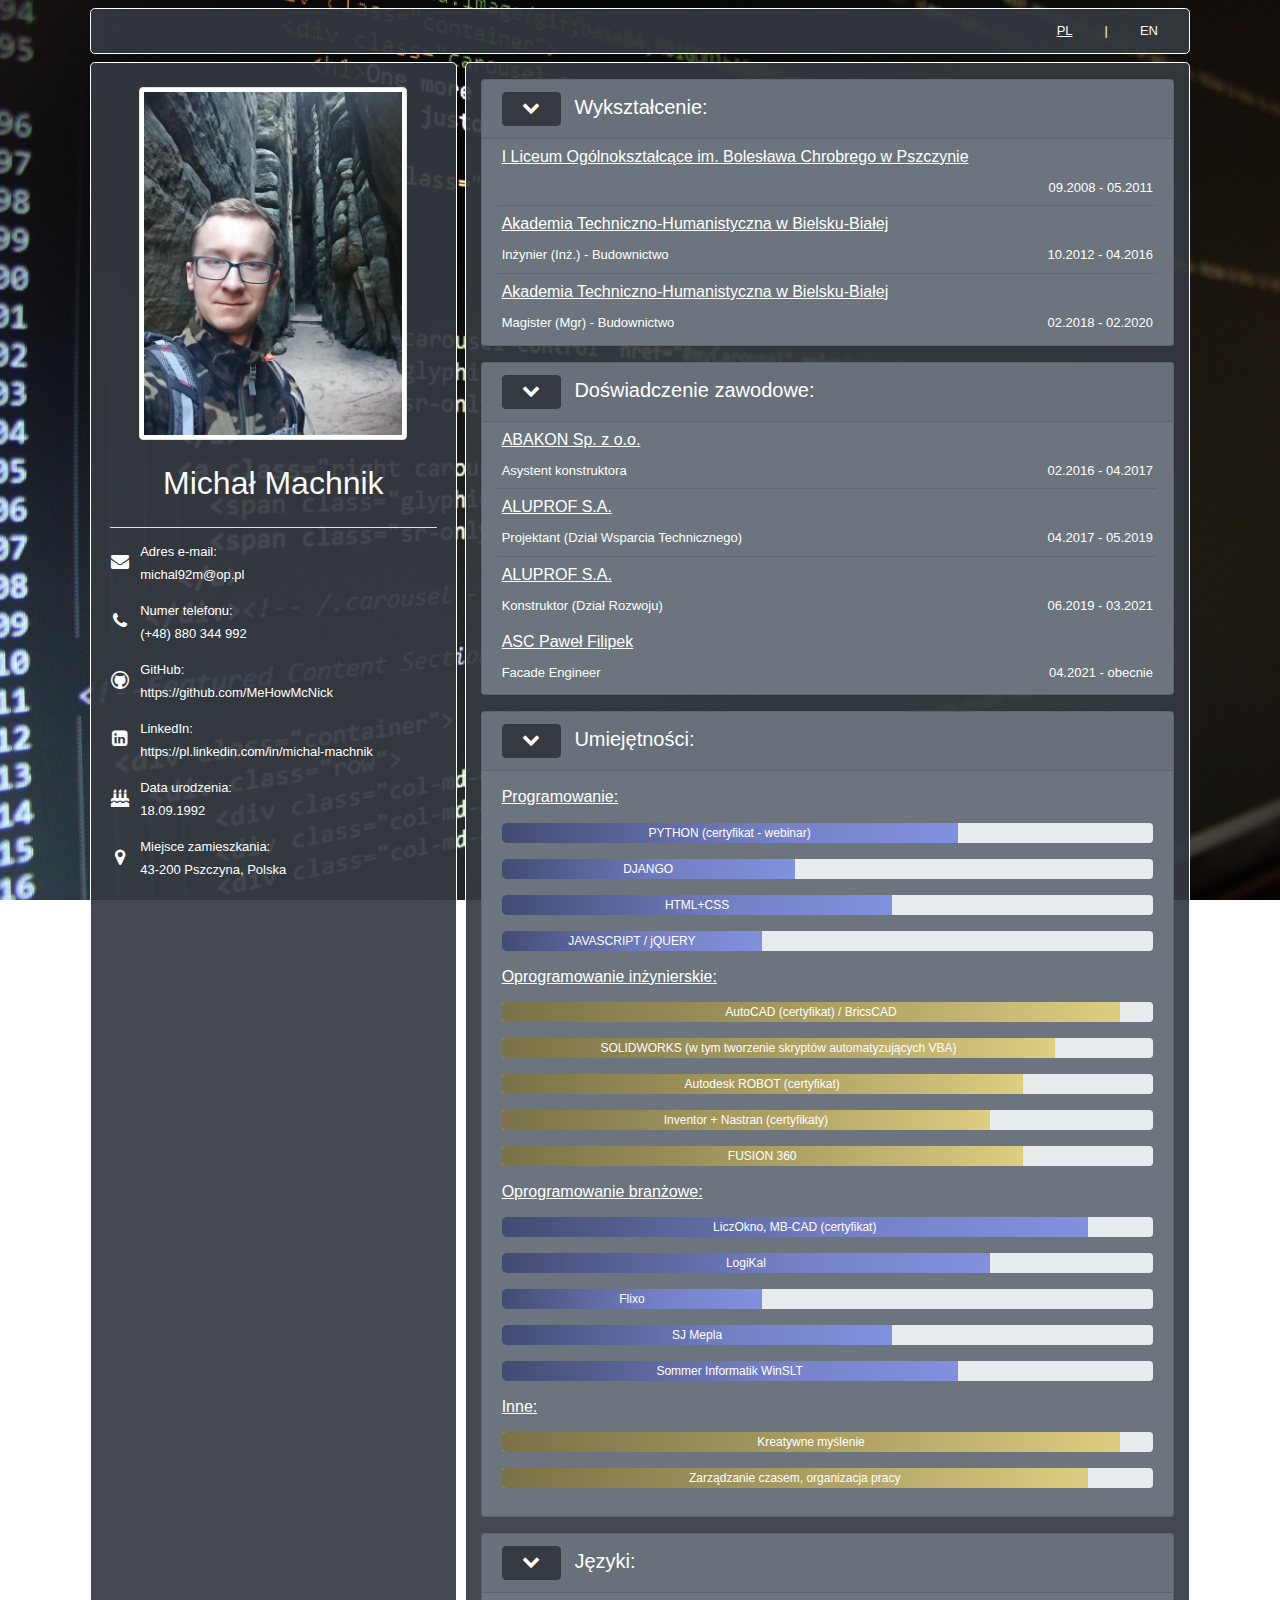
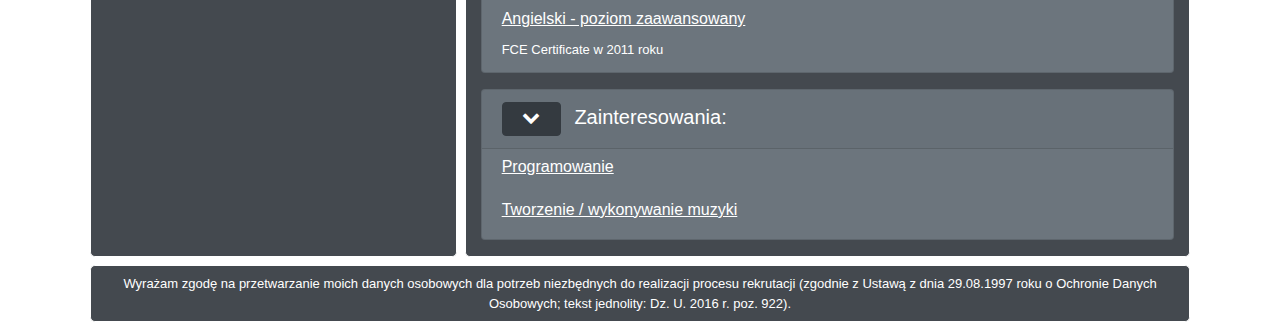
==== index.html @ b13d0bb4 "2022.11.14 - Update" ====
<!DOCTYPE html>
<html lang="pl">

<head>
    <meta charset="UTF-8">
    <meta name="viewport" content="width=device-width, initial-scale=1, shrink-to-fit=no">
    <link rel="stylesheet" type="text/css" href="css/bootstrap.css">
    <link rel="stylesheet" type="text/css" href="css/main.css">
    <link rel="stylesheet" href="css/fontello.css">
    <meta name="author" content="Michał Machnik">
    <title>Michał Machnik | CV</title>
    <script>
        function toggleCodes(on) {
          var obj = document.getElementById('icons');
        
          if (on) {
            obj.className += ' codesOn';
          } else {
            obj.className = obj.className.replace(' codesOn', '');
          }
        }       
      </script>
</head>


<body>
    <div class="all">
        <div class="container-fluid">
            <div class="row">
                <div class="col-12 bg-dark rounded-lg my-2">
                    <ul class="nav justify-content-end py-1">
                        <li class="nav-item">
                            <a class="nav-link active text-light" href="./index.html">PL</a>
                        </li>
                        <li class="nav-item">
                            <span class="nav-link text-light">|</span>
                        </li>
                        <li class="nav-item">
                            <a class="nav-link text-light" href="./www/index_en.html">EN</a>
                        </li>
                    </ul>
                </div>
            </div>
        </div>

        <!-- Content Block -->

        <div class="container-fluid">
            <div class="row">
                <div class="col-md-4 bg-dark text-center rounded-lg">
                    <img src="img/Photo.JPG" class="img-fluid img-thumbnail mt-4" style="width:80%; filter: grayscale(5%);" alt="Michał Machnik">
                    <h2 class="text-light my-4">Michał Machnik</h2>
                    <hr class="bg-light mx-1 my-0">

                    <!-- EMAIL -->

                    <table class="text-white">
                        <tr>
                            <td rowspan="2" class="icon"><i class="icon-mail-alt"></i></td>
                            <td class="text">Adres e-mail:</td>
                        </tr>
                        <tr>
                            <td class="text">michal92m@op.pl</td>
                        </tr>
                    </table>

                    <!-- PHONE -->

                    <table class="text-white">
                        <tr>
                            <td rowspan="2" class="icon"><i class="icon-phone"></i></td>
                            <td class="text">Numer telefonu:</td>
                        </tr>
                        <tr>
                            <td class="text">(+48) 880 344 992</td>
                        </tr>
                    </table>

                    <!-- GITHUB -->

                    <table class="text-white">
                        <tr>
                            <td rowspan="2" class="icon"><i class="icon-github-circled"></i></td>
                            <td class="text">GitHub:</td>
                        </tr>
                        <tr>
                            <td class="text"><a href="https://github.com/MeHowMcNick/" target="_blank">https://github.com/MeHowMcNick</a></td>
                        </tr>
                    </table>

                    <!-- LINKEDIN -->

                    <table class="text-white">
                        <tr>
                            <td rowspan="2" class="icon"><i class="icon-linkedin-squared"></i></td>
                            <td class="text">LinkedIn:</td>
                        </tr>
                        <tr>
                            <td class="text"><a href="https://pl.linkedin.com/in/micha%C5%82-machnik-a87307129" target="_blank">https://pl.linkedin.com/in/michal-machnik</a></td>
                        </tr>
                    </table>

                    <!-- DATE OF BIRTH -->

                    <table class="text-white">
                        <tr>
                            <td rowspan="2" class="icon"><i class="icon-birthday"></i></td>
                            <td class="text">Data urodzenia:</td>
                        </tr>
                        <tr>
                            <td class="text">18.09.1992</td>
                        </tr>
                    </table>

                    <!-- LOCATION -->

                    <table class="text-white">
                        <tr>
                            <td rowspan="2" class="icon"><i class="icon-location"></i></td>
                            <td class="text">Miejsce zamieszkania:</td>
                        </tr>
                        <tr>
                            <td class="text">43-200 Pszczyna, Polska</td>
                        </tr>
                    </table>
   
                </div>

                <!-- DESCRIPTION -->

                <div class="col-md ml-md-2 bg-dark rounded-lg pb-3">

                    <!-- EDUCATION -->

                    <div class="card bg-secondary mt-3 pb-1">
                        <h5 class="card-header text-white">
                            <a class="btn btn-dark px-3 py-1 mr-2" data-toggle="collapse" href="#education" role="button" aria-expanded="false" aria-controls="education">
                                <i class="icon-down-open"></i>
                            </a>
                            Wykształcenie:
                        </h5>

                        <!-- SECONDARY SCHOOL -->
                        
                        <div class="card-body py-2">
                          <h6 class="card-title text-white mb-2">I Liceum Ogólnokształcące im. Bolesława Chrobrego w Pszczynie</h6>
                            <div class="collapse" id="education">
                                <div class="card card-body bg-dark text-white py-2">
                                    Klasa o profilu matematyczno-fizycznym.
                                </div>
                            </div>
                          <p class="card-text text-white pt-1 float-right">09.2008 - 05.2011</p>
                        </div>
                        <hr class="mx-3 my-0">
                        
                        <!-- UNIVERSITY -->
                        
                        <div class="card-body py-2">
                            <h6 class="card-title text-white mb-2">Akademia Techniczno-Humanistyczna w Bielsku-Białej</h6>
                                <div class="collapse" id="education">
                                    <div class="card card-body bg-dark text-white py-2">
                                        Studia stacjonarne pierwszego stopnia na kierunku Budownictwo, zakończone uzyskaniem tytułu inżyniera. <br/>
                                        Tytuł pracy dyplomowej: "Komputerowe modelowanie elementów kompozytowych".
                                    </div>
                                </div>
                            <p class="card-text text-white pt-1 mb-0 float-left">Inżynier (Inż.) - Budownictwo</p>
                            <p class="card-text text-white pt-1 float-right">10.2012 - 04.2016</p>
                        </div>
                        <hr class="mx-3 my-0">

                        <div class="card-body py-2">
                        <h6 class="card-title text-white mb-2">Akademia Techniczno-Humanistyczna w Bielsku-Białej</h6>
                            <div class="collapse" id="education">
                                <div class="card card-body bg-dark text-white py-2">
                                    Studia niestacjonarne drugiego stopnia na kierunku Budownictwo, w oczekiwaniu na termin obrony. <br/>
                                    Tytuł pracy dyplomowej: "Badanie odkształceń belki suwnicowej za pomocą światłowodów z siatkami Bragga".
                                </div>
                            </div>
                        <p class="card-text text-white pt-1 mb-0 float-left">Magister (Mgr) - Budownictwo</p>
                        <p class="card-text text-white pt-1 float-right">02.2018 - 02.2020</p>
                        </div> 
                    </div>

                    <!-- EXPERIENCE -->

                    <div class="card bg-secondary mt-3 pb-1">
                        <h5 class="card-header text-white">
                            <a class="btn btn-dark px-3 py-1 mr-2" data-toggle="collapse" href="#experience" role="button" aria-expanded="false" aria-controls="experience">
                                <i class="icon-down-open"></i>
                            </a>
                            Doświadczenie zawodowe:
                        </h5>

                        <!-- ABAKON -->
                        
                        <div class="card-body py-2">
                        <h6 class="card-title text-white mb-2">ABAKON Sp. z o.o.</h6>
                            <div class="collapse" id="experience">
                                <div class="card card-body bg-dark text-white py-2">
                                    Zakres obowiązków: <br/>
                                    <ul>
                                        <li>obliczenia statyczne konstrukcji,</li>
                                        <li>sporządzanie dokumentacji technicznej na bazie projektów architektonicznych.</li>
                                    </ul>
                                </div>
                            </div>
                        <p class="card-text text-white pt-1 mb-0 float-left">Asystent konstruktora</p>
                        <p class="card-text text-white pt-1 float-right">02.2016 - 04.2017</p>
                        </div>
                        <hr class="mx-3 my-0">
                        
                        <!-- ALUPROF -->
                        
                        <div class="card-body py-2">
                            <h6 class="card-title text-white mb-2">ALUPROF S.A.</h6>
                                <div class="collapse" id="experience">
                                    <div class="card card-body bg-dark text-white py-2">
                                        Zakres obowiązków: <br/>
                                        <ul>
                                            <li>projektowanie konstrukcji aluminiowo-szklanych,</li>
                                            <li>wsparcie techniczne,</li>
                                            <li>szkolenia dla Klientów oraz wewnętrzne,</li>
                                            <li>opracowywanie koncepcji nowych rozwiązań konstrukcyjnych.</li>
                                        </ul>
                                        Wybrane, zrealizowane projekty: <br/>
                                        <ul>
                                            <li>
                                                elewacja kompleksu Unity Centre ("Szkieletora") w Krakowie:
                                                <ul>
                                                    <li>ustalenia pomiędzy Architektem, Inwestorem, Generalnym Wykonawcą,</li>
                                                    <li>analizy wpływu pracy budynku na fasadę aluminiowo-szklaną,</li>
                                                    <li>przygotowanie dokumentacji mockupu wizualnego,</li>
                                                    <li>przygotowanie dokumentacji mockupów do  badań akustycznych oraz nadzór badań,</li>
                                                    <li>nadzór realizacji projektu z ramienia Działu Wsparcia Technicznego,</li>
                                                </ul>
                                                <div class="card card-body bg-dark text-white my-2 py-1">
                                                    <img src="img/Unity1.JPG" class="img-fluid img-thumbnail my-2" style="width: 300px; align-self: center;" alt="Unity Center 1">
                                                    <img src="img/Unity2.JPG" class="img-fluid img-thumbnail my-2" style="width: 300px; align-self: center;" alt="Unity Center 2">
                                                </div>
                                            </li>
                                            <li>
                                                elewacja obiektu Rotunda w Warszawie:
                                                <ul>
                                                    <li>przygotowanie dokumentacji modelu do badań szczelnościowych,</li>
                                                    <li>nadzór nad wykonaniem modelu i tokiem badań.</li>
                                                </ul>
                                                <div class="card card-body bg-dark text-white my-2 py-1">
                                                    <img src="img/Rotunda1.jpg" class="img-fluid img-thumbnail my-2" style="width: 300px; align-self: center;" alt="Rotunda 1">
                                                    <img src="img/Rotunda2.JPG" class="img-fluid img-thumbnail my-2" style="width: 300px; align-self: center;" alt="Rotunda 2">
                                                    <img src="img/Rotunda3.JPG" class="img-fluid img-thumbnail my-2" style="width: 300px; align-self: center;" alt="Rotunda 3">
                                                </div>
                                            </li>
                                        </ul>
                                    </div>
                                </div>
                            <p class="card-text text-white pt-1 mb-0 float-left">Projektant (Dział Wsparcia Technicznego)</p>
                            <p class="card-text text-white pt-1 float-right">04.2017 - 05.2019</p>
                        </div>
                        <hr class="mx-3 my-0">

                        <div class="card-body py-2">
                            <h6 class="card-title text-white mb-2">ALUPROF S.A.</h6>
                                <div class="collapse" id="experience">
                                    <div class="card card-body bg-dark text-white py-2">
                                        Zakres obowiązków: <br/>
                                        <ul>
                                            <li>opracowywanie nowych rozwiązań konstrukcyjnych,</li>
                                            <li>przygotowanie dokumentacji katalogowej,</li>
                                            <li>wykonywanie komputerowych symulacji wytrzymałościowych,</li>
                                            <li>nadzór nad badaniami.</li>
                                        </ul>
                                        Wybrane, zrealizowane projekty: <br/>
                                        <ul>
                                            <li>
                                                projekt "Redukcji Ugięć Rygli" w fasadach:
                                                <ul>
                                                    <li>wykonanie obliczeń statycznych i zaproponowanie modelu obliczeniowego,</li>
                                                    <li>przygotowanie i przeprowadzenie badań wytrzymałościowych oraz kompatybilności,</li>
                                                    <li>przygotowanie dokumentacji katalogowej,</li>
                                                </ul>
                                                <div class="card card-body bg-dark text-white my-2 py-1">
                                                    <img src="img/PS3.jpg" class="img-fluid img-thumbnail my-2" style="height: 300px; align-self: center;" alt="RUR 1">
                                                    <img src="img/PS4.jpg" class="img-fluid img-thumbnail my-2" style="height: 300px; align-self: center;" alt="RUR 2">
                                                </div>
                                            </li>
                                            <li>
                                                projekt nowej gamy konsol montażowych dla systemów fasad:
                                                <ul>
                                                    <li>przeprowadzenie analizy i symulacji wytrzymałościowych nowych konsol,</li>
                                                    <li>przygotowanie dokumentacji modelu do badań wytrzymałościowych,</li>
                                                </ul>
                                            </li>
                                            <li>
                                                projekt nowego systemu pergol aluminiowych:
                                                <ul>
                                                    <li>przygotowanie projektu koncepcyjnego systemu pergol,</li>
                                                    <li>przygotowanie modeli 3D typowych konstrukcji,</li>
                                                    <li>wykonanie rysunków matryc oraz akcesoriów.</li>
                                                </ul>
                                            </li>
                                        </ul>
                                    </div>
                                </div>
                            <p class="card-text text-white pt-1 mb-0 float-left">Konstruktor (Dział Rozwoju)</p>
                            <p class="card-text text-white pt-1 float-right">06.2019 - 03.2021</p>
                        </div>
                        
                        <!-- ASC PAWEL FILIPEK -->
                        
                        <div class="card-body py-2">
                            <h6 class="card-title text-white mb-2">ASC Paweł Filipek</h6>
                                <div class="collapse" id="experience">
                                    <div class="card card-body bg-dark text-white py-2">
                                        Zakres obowiązków: <br/>
                                        <ul>
                                            <li>przygotowywanie dokumentacji wykonawczej i warsztatowej dla projektów na rynek szwedzki,</li>
                                            <li>ustalenia pomiędzy Architektem, Inwestorem,</li>
                                            <li>przygotowywanie zamówień materiału do produkcji fasad segmentowych oraz słupowo-ryglowych,</li>
                                            <li>wykonywanie wydruków 3D prototypów profili i akcesoriów.</li>
                                        </ul>
                                        Wybrane, zrealizowane projekty: <br/>
                                        <ul>
                                            <li>
                                                projekt budynku E62 szpitala w Eskilstunie:
                                                <ul>
                                                    <li>przygotowanie rysunków koncepcyjnych i projektu wykonawczego fasad w systemie S-R, segmentowym oraz hybrydowym,</li>
                                                    <li>zamówienie szyb z indywidualnymi nadrukami cyfrowymi wg wytycznych gtot,</li>
                                                    <li>przygotowanie dokumentacji warsztatowej do produkcji fasad.</li>
                                                </ul>
                                                <div class="card card-body bg-dark text-white my-2 py-1">
                                                    <img src="img/E62.jpg" class="img-fluid img-thumbnail my-2" style="height: 300px; align-self: center;" alt="RUR 1">
                                                </div>
                                            </li>
                                            <li>
                                                program naprawczy klap dymowych na obiekcie Orgeln 7 w Sztokholmie:
                                                <ul>
                                                    <li>ustalenia z Klientem oraz firmą odpowiedzialną za instalacje elektryczne,</li>
                                                    <li>programowanie nieprawidłowo ustawionych okuć automatycznych,</li>
                                                    <li>zamówienia wadliwych akcesoriów okuć.</li>
                                                </ul>
                                            </li>
                                        </ul>
                                    </div>
                                </div>
                            <p class="card-text text-white pt-1 mb-0 float-left">Facade Engineer</p>
                            <p class="card-text text-white pt-1 float-right">04.2021 - obecnie</p>
                        </div>

                    </div>
                    
                    <!-- SKILLS -->

                    <div class="card bg-secondary mt-3 pb-1">
                        <h5 class="card-header text-white">
                            <a class="btn btn-dark px-3 py-1 mr-2" data-toggle="collapse" href="#skills" role="button" aria-expanded="false" aria-controls="skills">
                                <i class="icon-down-open"></i>
                            </a>
                            Umiejętności:
                        </h5>
                        
                        <div class="card-body py-2">
                            <h6 class="card-title text-white my-2">Programowanie:</h6>
                                <div class="progress my-3" style="height: 20px;">
                                    <div class="progress-bar bg-mine1" role="progressbar" style="width: 70%;" aria-valuenow="70" aria-valuemin="0" aria-valuemax="100">PYTHON (certyfikat - webinar)</div>
                                </div>
                                <div class="collapse" id="skills">
                                    <div class="card card-body bg-dark text-white py-2 ">
                                        <a href="img/Python_Certificate.jpg" style="align-self: center;">
                                            <img src="img/Python_Certificate.jpg" class="img-fluid img-thumbnail my-2" style="width: 250px" alt="Python Certificate">
                                        </a>
                                    </div>
                                </div>
                                <div class="progress my-3" style="height: 20px;">
                                    <div class="progress-bar bg-mine1" role="progressbar" style="width: 45%;" aria-valuenow="45" aria-valuemin="0" aria-valuemax="100">DJANGO</div>
                                </div>
                                <div class="progress my-3" style="height: 20px;">
                                    <div class="progress-bar bg-mine1" role="progressbar" style="width: 60%;" aria-valuenow="60" aria-valuemin="0" aria-valuemax="100">HTML+CSS</div>
                                </div>
                                <div class="progress my-3" style="height: 20px;">
                                    <div class="progress-bar bg-mine1" role="progressbar" style="width: 40%;" aria-valuenow="40" aria-valuemin="0" aria-valuemax="100">JAVASCRIPT / jQUERY</div>
                                </div>
                                <!--
                                <div class="progress my-3" style="height: 20px;">
                                    <div class="progress-bar bg-mine1" role="progressbar" style="width: 50%;" aria-valuenow="50" aria-valuemin="0" aria-valuemax="100">BOOTSTRAP</div>
                                </div>
                                <div class="progress my-3" style="height: 20px;">
                                    <div class="progress-bar bg-mine1" role="progressbar" style="width: 40%;" aria-valuenow="40" aria-valuemin="0" aria-valuemax="100">SQL</div>
                                </div>
                                <div class="progress my-3" style="height: 20px;">
                                    <div class="progress-bar bg-mine1" role="progressbar" style="width: 45%;" aria-valuenow="45" aria-valuemin="0" aria-valuemax="100">GIT</div>
                                </div>
                                <div class="progress my-3" style="height: 20px;">
                                    <div class="progress-bar bg-mine1" role="progressbar" style="width: 50%;" aria-valuenow="50" aria-valuemin="0" aria-valuemax="100">LINUX</div>
                                </div>
                                -->
                            <h6 class="card-title text-white my-2">Oprogramowanie inżynierskie:</h6>
                                <div class="progress my-3" style="height: 20px;">
                                    <div class="progress-bar bg-mine2" role="progressbar" style="width: 95%;" aria-valuenow="90" aria-valuemin="0" aria-valuemax="100">AutoCAD (certyfikat) / BricsCAD</div>
                                </div>
                                <div class="collapse" id="skills">
                                    <div class="card card-body bg-dark text-white py-2 ">
                                        <a href="img/AutoCAD_Certificate.jpg" style="align-self: center;">
                                            <img src="img/AutoCAD_Certificate.jpg" class="img-fluid img-thumbnail my-2" style="width: 250px" alt="AutoCAD Certificate">
                                        </a>
                                    </div>
                                </div>
                                <div class="progress my-3" style="height: 20px;">
                                    <div class="progress-bar bg-mine2" role="progressbar" style="width: 85%;" aria-valuenow="45" aria-valuemin="0" aria-valuemax="100">SOLIDWORKS (w tym tworzenie skryptów automatyzujących VBA)</div>
                                </div>
                                <div class="progress my-3" style="height: 20px;">
                                    <div class="progress-bar bg-mine2" role="progressbar" style="width: 80%;" aria-valuenow="80" aria-valuemin="0" aria-valuemax="100">Autodesk ROBOT (certyfikat)</div>
                                </div>
                                <div class="collapse" id="skills">
                                    <div class="card card-body bg-dark text-white py-2 ">
                                        <a href="img/Robot_Certificate.jpg" style="align-self: center;">
                                            <img src="img/Robot_Certificate.jpg" class="img-fluid img-thumbnail my-2" style="height: 250px" alt="Robot Certificate">
                                        </a>
                                    </div>
                                </div>
                                <div class="progress my-3" style="height: 20px;">
                                    <div class="progress-bar bg-mine2" role="progressbar" style="width: 75%;" aria-valuenow="75" aria-valuemin="0" aria-valuemax="100">Inventor + Nastran (certyfikaty)</div>
                                </div>
                                <div class="collapse" id="skills">
                                    <div class="card card-body bg-dark text-white py-2 ">
                                        <a href="img/Inventor_Certificate_PL.jpg" style="align-self: center;">
                                            <img src="img/Inventor_Certificate_PL.jpg" class="img-fluid img-thumbnail my-2" style="height: 250px" alt="Inventor Certificate">
                                        </a>
                                        <a href="img/Nastran_Certificate_PL.jpg" style="align-self: center;">
                                            <img src="img/Nastran_Certificate_PL.jpg" class="img-fluid img-thumbnail my-2" style="height: 250px" alt="Nastran Certificate">
                                        </a>
                                    </div>
                                </div>
                                <div class="progress my-3" style="height: 20px;">
                                    <div class="progress-bar bg-mine2" role="progressbar" style="width: 80%;" aria-valuenow="45" aria-valuemin="0" aria-valuemax="100">FUSION 360</div>
                                </div>
                            <h6 class="card-title text-white my-2">Oprogramowanie branżowe:</h6>
                                <div class="progress my-3" style="height: 20px;">
                                    <div class="progress-bar bg-mine1" role="progressbar" style="width: 90%;" aria-valuenow="90" aria-valuemin="0" aria-valuemax="100">LiczOkno, MB-CAD (certyfikat)</div>
                                </div>
                                <div class="collapse" id="skills">
                                    <div class="card card-body bg-dark text-white py-2 ">
                                        <a href="img/MBCAD_Certificate.jpg" style="align-self: center;">
                                            <img src="img/MBCAD_Certificate.jpg" class="img-fluid img-thumbnail my-2" style="width: 250px" alt="MB-CAD Certificate">
                                        </a>
                                    </div>
                                </div>
                                <div class="progress my-3" style="height: 20px;">
                                    <div class="progress-bar bg-mine1" role="progressbar" style="width: 75%;" aria-valuenow="75" aria-valuemin="0" aria-valuemax="100">LogiKal</div>
                                </div>
                                <div class="progress my-3" style="height: 20px;">
                                    <div class="progress-bar bg-mine1" role="progressbar" style="width: 40%;" aria-valuenow="40" aria-valuemin="0" aria-valuemax="100">Flixo</div>
                                </div>
                                <div class="progress my-3" style="height: 20px;">
                                    <div class="progress-bar bg-mine1" role="progressbar" style="width: 60%;" aria-valuenow="60" aria-valuemin="0" aria-valuemax="100">SJ Mepla</div>
                                </div>
                                <div class="progress my-3" style="height: 20px;">
                                    <div class="progress-bar bg-mine1" role="progressbar" style="width: 70%;" aria-valuenow="70" aria-valuemin="0" aria-valuemax="100">Sommer Informatik WinSLT</div>
                                </div>
                            <h6 class="card-title text-white my-2">Inne:</h6>
                                <div class="progress my-3" style="height: 20px;">
                                    <div class="progress-bar bg-mine2" role="progressbar" style="width: 95%;" aria-valuenow="95" aria-valuemin="0" aria-valuemax="100">Kreatywne myślenie</div>
                                </div>
                                <div class="progress my-3" style="height: 20px;">
                                    <div class="progress-bar bg-mine2" role="progressbar" style="width: 90%;" aria-valuenow="90" aria-valuemin="0" aria-valuemax="100">Zarządzanie czasem, organizacja pracy</div>
                                </div>
                        </div>

                    </div>

                    <!-- LANGUAGES -->

                    <div class="card bg-secondary mt-3 pb-1">
                        <h5 class="card-header text-white">
                            <a class="btn btn-dark px-3 py-1 mr-2" data-toggle="collapse" href="#languages" role="button" aria-expanded="false" aria-controls="languages">
                                <i class="icon-down-open"></i>
                            </a>
                            Języki:
                        </h5>
                        
                        <div class="card-body py-2">
                            <h6 class="card-title text-white my-2">Angielski - poziom zaawansowany</h6>
                                <p class="card-text text-white pt-1 mb-0">FCE Certificate w 2011 roku</p>
                                <div class="collapse" id="languages">
                                    <div class="card card-body bg-dark text-white py-2">
                                        <a href="img/FCE_Certificate.jpg" style="align-self: center;">
                                            <img src="img/FCE_Certificate.jpg" class="img-fluid img-thumbnail my-2" style="width: 250px" alt="FCE Certificate">
                                        </a>
                                    </div>
                                </div>                                
                        </div>

                    </div>

                    <!-- INTERESTS -->

                    <div class="card bg-secondary mt-3 pb-1">
                        <h5 class="card-header text-white">
                            <a class="btn btn-dark px-3 py-1 mr-2" data-toggle="collapse" href="#interests" role="button" aria-expanded="false" aria-controls="interests">
                                <i class="icon-down-open"></i>
                            </a>
                            Zainteresowania:
                        </h5>                       
                        
                        <div class="card-body py-2">
                            <h6 class="card-title text-white mb-2">Programowanie</h6>
                                <div class="collapse" id="interests">
                                    <div class="card card-body bg-dark text-white py-2" style="text-align: justify; text-indent: 0.5cm;">
                                        Zainteresowanie programowaniem i automatyzacją narodziło się u mnie już w szkole gimnazjalnej dzięki grom komputerowym dedykowanym do nauki programowania. <br/>
                                        <div style="text-indent: 0.5cm;">
                                            W pracy wykorzystywałem nabyte umiejętności do automatyzacji pracy w stosowanym oprogramowaniu, np. skrypty w VBA do Excela czy iLogic (wewnętrzny język programu Inventor).
                                        </div>
                                        <div style="text-indent: 0.5cm;">
                                            Od ponad roku szkolę się we własnym zakresie korzystając z książek oraz tutoriali, uczestnicząc w webinarach, a także tworząc własne projekty. <br/>
                                        </div>
                                        <div style="text-indent: 0.5cm;">
                                            Moim ulubionym językiem programowania jest Python, gdyż daje bardzo szeroki zakres możliwości jeżeli chodzi o tworzony software (od tworzenia rozbudowanych aplikacji webowych, poprzez skrypty automatyzujące obowiązki, aplikacje okienkowe i wiele innych).
                                        </div>
                                    </div>
                                </div>
                        </div> 
                       
                        <div class="card-body py-2">
                            <h6 class="card-title text-white mb-2">Tworzenie / wykonywanie muzyki</h6>
                                <div class="collapse" id="interests">
                                    <div class="card card-body bg-dark text-white py-2" style="text-align: justify; display:inline-block; text-indent: 0.5cm;">
                                        Nauki gry na fortepianie uczyłem się od siódmego roku życia. W gimnazjum sięgnąłem po gitarę i opanowałem grę na tym instrumencie we własnym zakresie. <br/>
                                        <div style="text-indent: 0.5cm;">
                                            Od 2009 roku jestem wokalistą / gitarzystą w orkiestrze weselnej <a href="https://pl-pl.facebook.com/zespolmedium" target="_blank">MEDIUM</a>.
                                        </div>
                                    </div>
                                    <div class="card card-body bg-dark text-white py-2">
                                        <img src="img/MEDIUM1.jpg" class="img-fluid img-thumbnail my-2" style="height: 300px; align-self: center;" alt="Zespół MEDIUM">
                                        <img src="img/MEDIUM2.jpg" class="img-fluid img-thumbnail my-2" style="width: 300px; align-self: center;" alt="Zespół MEDIUM">
                                    </div>
                                </div>
                        </div>
                    </div>
                </div>
            </div>
        </div>

        <div class="container-fluid">
            <div class="row">
                <div class="col-12 bg-dark rounded-lg py-1 my-2">
                    <p class="card-text text-white py-1 justify-content-center" style="text-align: center;">Wyrażam zgodę na przetwarzanie moich danych osobowych dla potrzeb niezbędnych do realizacji procesu rekrutacji (zgodnie z Ustawą z dnia 29.08.1997 roku o Ochronie Danych Osobowych; tekst jednolity: Dz. U. 2016 r. poz. 922). </p>
                </div>
            </div>
        </div>

    </div>

    <script src="https://code.jquery.com/jquery-3.4.1.slim.min.js" integrity="sha384-J6qa4849blE2+poT4WnyKhv5vZF5SrPo0iEjwBvKU7imGFAV0wwj1yYfoRSJoZ+n" crossorigin="anonymous"></script>
    <script src="https://cdn.jsdelivr.net/npm/popper.js@1.16.0/dist/umd/popper.min.js" integrity="sha384-Q6E9RHvbIyZFJoft+2mJbHaEWldlvI9IOYy5n3zV9zzTtmI3UksdQRVvoxMfooAo" crossorigin="anonymous"></script>
    <script src="https://stackpath.bootstrapcdn.com/bootstrap/4.4.1/js/bootstrap.min.js" integrity="sha384-wfSDF2E50Y2D1uUdj0O3uMBJnjuUD4Ih7YwaYd1iqfktj0Uod8GCExl3Og8ifwB6" crossorigin="anonymous"></script>

</body>

</html>
---- css/main.css ----
body {
    background-image: url("../img/background3.jpg");
    background-attachment: fixed;
    background-size: cover;
    background-position: center;
    background-repeat: no-repeat;
}

div.all {
    max-width: 1100px;
    margin-left: auto;
    margin-right: auto;
}

.rounded-lg {
    border: 1.5px solid white;
}

a {
    text-decoration: none;
    color: white;
}

a:hover {
    text-decoration: underline;
    color: white;
}

table {
    margin-top: 12px;
    margin-bottom: 12px;
}

td.icon {
    text-align: center;
    padding-top: 2px;
    padding-bottom: 2px;
    padding-right: 6px;
}

td.text {
    text-align: left;
    font-size: 13px;
    padding-top: 2px;
    padding-bottom: 2px;
    padding-left: 2px;
    padding-right: 2px;
}

ul {
    padding-inline-start: 0px;
}

.active {
    text-decoration: underline;
}

.active:hover {
    text-decoration: underline;
}

.background-dark {
    background-color: black;
}

.bg-mine1 {
    background: linear-gradient(to right, #434B72 0%, #7481C6 60%, #8291DF 100%);
}

.bg-mine2 {
    background: linear-gradient(to right, #7A7147 0%, #B2A567 60%, #DECE81 100%);
}

.card-text {
    font-size: 13px;
}

.collapse {
    font-size: 13px;
}

h6 {
    text-decoration: underline;
}

ul {
    padding-left: 16px;
    margin-bottom: 4px;
}

hr {
    border-style: solid;
}
---- css/fontello.css ----
@font-face {
  font-family: 'fontello';
  src: url('../font/fontello.eot?41611518');
  src: url('../font/fontello.eot?41611518#iefix') format('embedded-opentype'),
       url('../font/fontello.woff2?41611518') format('woff2'),
       url('../font/fontello.woff?41611518') format('woff'),
       url('../font/fontello.ttf?41611518') format('truetype'),
       url('../font/fontello.svg?41611518#fontello') format('svg');
  font-weight: normal;
  font-style: normal;
}
/* Chrome hack: SVG is rendered more smooth in Windozze. 100% magic, uncomment if you need it. */
/* Note, that will break hinting! In other OS-es font will be not as sharp as it could be */
/*
@media screen and (-webkit-min-device-pixel-ratio:0) {
  @font-face {
    font-family: 'fontello';
    src: url('../font/fontello.svg?41611518#fontello') format('svg');
  }
}
*/
 
 [class^="icon-"]:before, [class*=" icon-"]:before {
  font-family: "fontello";
  font-style: normal;
  font-weight: normal;
  speak-as: none;
 
  display: inline-block;
  text-decoration: inherit;
  width: 1em;
  margin-right: .2em;
  text-align: center;
  /* opacity: .8; */
 
  /* For safety - reset parent styles, that can break glyph codes*/
  font-variant: normal;
  text-transform: none;
 
  /* fix buttons height, for twitter bootstrap */
  line-height: 1em;
 
  /* Animation center compensation - margins should be symmetric */
  /* remove if not needed */
  margin-left: .2em;
 
  /* you can be more comfortable with increased icons size */
  /* font-size: 120%; */
 
  /* Font smoothing. That was taken from TWBS */
  -webkit-font-smoothing: antialiased;
  -moz-osx-font-smoothing: grayscale;
 
  /* Uncomment for 3D effect */
  /* text-shadow: 1px 1px 1px rgba(127, 127, 127, 0.3); */
}
 
.icon-github-circled:before { content: '\e800'; font-size: 18px;} /* '' */
.icon-mail:before { content: '\e801'; font-size: 18px;} /* '' */
.icon-phone:before { content: '\e802'; font-size: 18px;} /* '' */
.icon-location:before { content: '\e803'; font-size: 18px;} /* '' */
.icon-down-open:before { content: '\e804'; font-size: 18px;} /* '' */
.icon-phone-squared:before { content: '\f098'; font-size: 18px;} /* '' */
.icon-github-circled-1:before { content: '\f09b'; font-size: 18px;} /* '' */
.icon-mail-alt:before { content: '\f0e0'; font-size: 18px;} /* '' */
.icon-birthday:before { content: '\f1fd'; font-size: 18px;} /* '' */
.icon-linkedin-squared:before { content: '\f30c'; font-size: 18px;} /* '' */
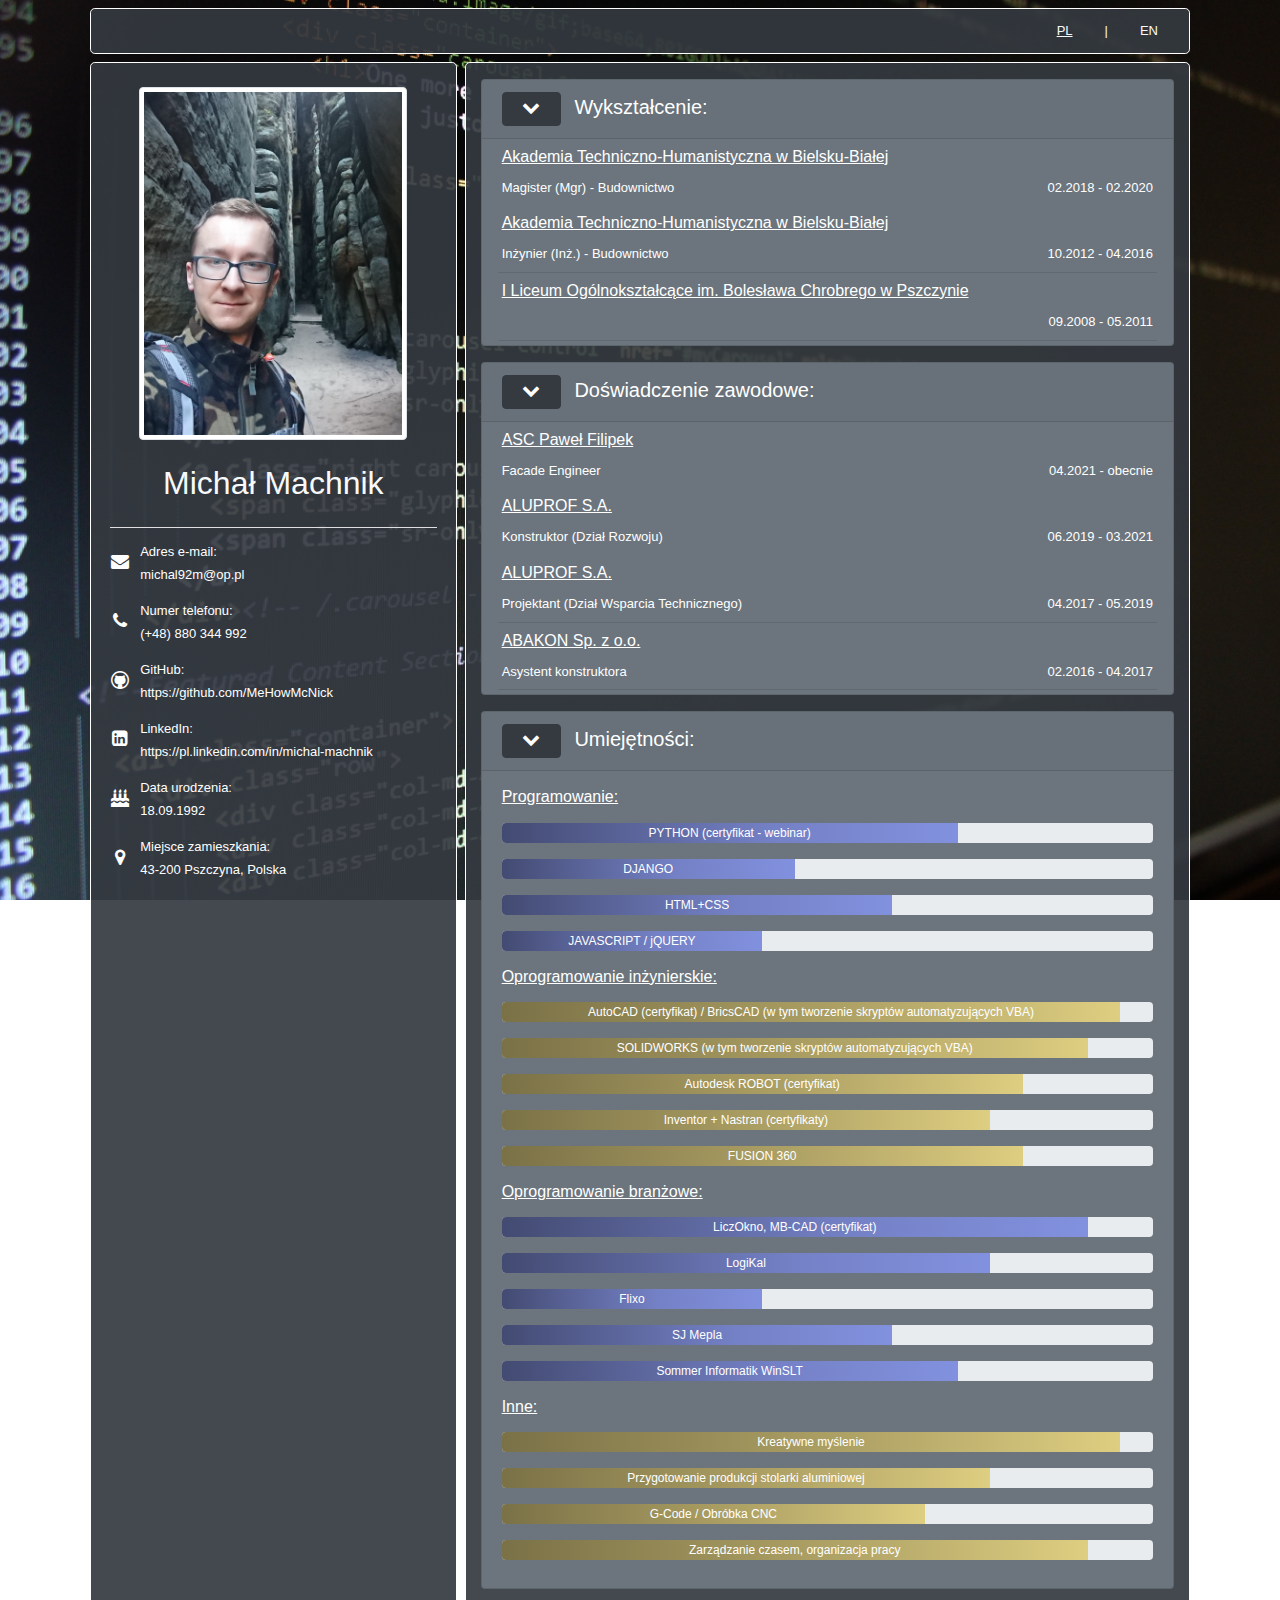
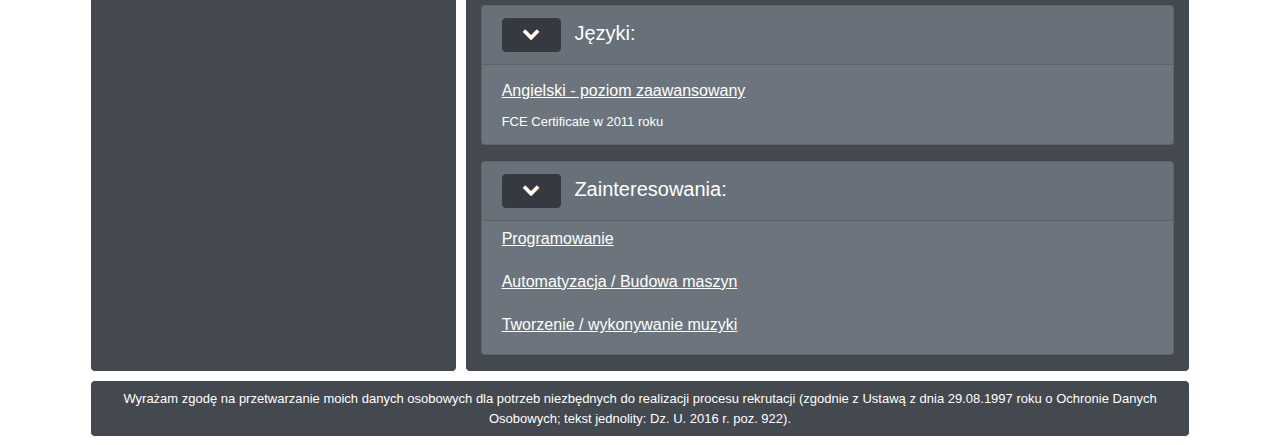
==== commit 5a7f52d0: "2022.12.27 - Update" ====
--- a/index.html
+++ b/index.html
@@ -140,21 +140,20 @@
                             Wykształcenie:
                         </h5>
 
-                        <!-- SECONDARY SCHOOL -->
-                        
-                        <div class="card-body py-2">
-                          <h6 class="card-title text-white mb-2">I Liceum Ogólnokształcące im. Bolesława Chrobrego w Pszczynie</h6>
-                            <div class="collapse" id="education">
-                                <div class="card card-body bg-dark text-white py-2">
-                                    Klasa o profilu matematyczno-fizycznym.
-                                </div>
-                            </div>
-                          <p class="card-text text-white pt-1 float-right">09.2008 - 05.2011</p>
-                        </div>
-                        <hr class="mx-3 my-0">
-                        
                         <!-- UNIVERSITY -->
                         
+                        <div class="card-body py-2">
+                            <h6 class="card-title text-white mb-2">Akademia Techniczno-Humanistyczna w Bielsku-Białej</h6>
+                                <div class="collapse" id="education">
+                                    <div class="card card-body bg-dark text-white py-2">
+                                        Studia niestacjonarne drugiego stopnia na kierunku Budownictwo, w oczekiwaniu na termin obrony. <br/>
+                                        Tytuł pracy dyplomowej: "Badanie odkształceń belki suwnicowej za pomocą światłowodów z siatkami Bragga".
+                                    </div>
+                                </div>
+                            <p class="card-text text-white pt-1 mb-0 float-left">Magister (Mgr) - Budownictwo</p>
+                            <p class="card-text text-white pt-1 float-right">02.2018 - 02.2020</p>
+                        </div> 
+
                         <div class="card-body py-2">
                             <h6 class="card-title text-white mb-2">Akademia Techniczno-Humanistyczna w Bielsku-Białej</h6>
                                 <div class="collapse" id="education">
@@ -168,17 +167,18 @@
                         </div>
                         <hr class="mx-3 my-0">
 
-                        <div class="card-body py-2">
-                        <h6 class="card-title text-white mb-2">Akademia Techniczno-Humanistyczna w Bielsku-Białej</h6>
+                        <!-- SECONDARY SCHOOL -->
+                        
+                        <div class="card-body py-2">
+                          <h6 class="card-title text-white mb-2">I Liceum Ogólnokształcące im. Bolesława Chrobrego w Pszczynie</h6>
                             <div class="collapse" id="education">
                                 <div class="card card-body bg-dark text-white py-2">
-                                    Studia niestacjonarne drugiego stopnia na kierunku Budownictwo, w oczekiwaniu na termin obrony. <br/>
-                                    Tytuł pracy dyplomowej: "Badanie odkształceń belki suwnicowej za pomocą światłowodów z siatkami Bragga".
+                                    Klasa o profilu matematyczno-fizycznym.
                                 </div>
                             </div>
-                        <p class="card-text text-white pt-1 mb-0 float-left">Magister (Mgr) - Budownictwo</p>
-                        <p class="card-text text-white pt-1 float-right">02.2018 - 02.2020</p>
-                        </div> 
+                          <p class="card-text text-white pt-1 float-right">09.2008 - 05.2011</p>
+                        </div>
+                        <hr class="mx-3 my-0">
                     </div>
 
                     <!-- EXPERIENCE -->
@@ -191,26 +191,112 @@
                             Doświadczenie zawodowe:
                         </h5>
 
-                        <!-- ABAKON -->
-                        
-                        <div class="card-body py-2">
-                        <h6 class="card-title text-white mb-2">ABAKON Sp. z o.o.</h6>
-                            <div class="collapse" id="experience">
-                                <div class="card card-body bg-dark text-white py-2">
-                                    Zakres obowiązków: <br/>
-                                    <ul>
-                                        <li>obliczenia statyczne konstrukcji,</li>
-                                        <li>sporządzanie dokumentacji technicznej na bazie projektów architektonicznych.</li>
-                                    </ul>
-                                </div>
-                            </div>
-                        <p class="card-text text-white pt-1 mb-0 float-left">Asystent konstruktora</p>
-                        <p class="card-text text-white pt-1 float-right">02.2016 - 04.2017</p>
-                        </div>
-                        <hr class="mx-3 my-0">
-                        
+                        <!-- ASC PAWEL FILIPEK -->
+                        
+                        <div class="card-body py-2">
+                            <h6 class="card-title text-white mb-2">ASC Paweł Filipek</h6>
+                                <div class="collapse" id="experience">
+                                    <div class="card card-body bg-dark text-white py-2">
+                                        Zakres obowiązków: <br/>
+                                        <ul>
+                                            <li>przygotowywanie dokumentacji wykonawczej i warsztatowej dla projektów na rynek szwedzki,</li>
+                                            <li>ustalenia pomiędzy Architektem, Inwestorem,</li>
+                                            <li>przygotowywanie zamówień materiału do produkcji fasad segmentowych oraz słupowo-ryglowych,</li>
+                                            <li>przygotowywanie raportów: termicznych, pożarowych, korozyjnych,</li>
+                                            <li>przygotowywanie skryptów autmatyzujących pracę w programach Solidworks, Autocad, Excel w językach LISP oraz VBA,</li>
+                                            <li>wykonywanie wydruków 3D prototypów profili i akcesoriów.</li>
+                                        </ul>
+                                        Wybrane, zrealizowane projekty: <br/>
+                                        <ul>
+                                            <li>
+                                                projekt budynku E62 szpitala w Eskilstunie:
+                                                <ul>
+                                                    <li>przygotowanie rysunków koncepcyjnych i projektu wykonawczego fasad w systemie S-R, segmentowym oraz hybrydowym,</li>
+                                                    <li>zamówienie szyb z indywidualnymi nadrukami cyfrowymi,</li>
+                                                    <li>przygotowanie dokumentacji warsztatowej do produkcji fasad.</li>
+                                                </ul>
+                                                <div class="card card-body bg-dark text-white my-2 py-1">
+                                                    <img src="img/E62.jpg" class="img-fluid img-thumbnail my-2" style="width: 450px; align-self: center;" alt="E62">
+                                                    <img src="img/ESK_2.jpg" class="img-fluid img-thumbnail my-2" style="width: 450px; align-self: center;" alt="E62">
+                                                    <img src="img/ESK_1.jpg" class="img-fluid img-thumbnail my-2" style="width: 300px; align-self: center;" alt="E62">
+                                                    <img src="img/ESK_3.jpg" class="img-fluid img-thumbnail my-2" style="width: 300px; align-self: center;" alt="E62">
+                                                </div>
+                                            </li>
+                                            <li>
+                                                projekt budynku Sorbonne Infinity w Sztokholmie:
+                                                <ul>
+                                                    <li>przygotowanie rysunków koncepcyjnych fasad w systemie S-R oraz drewniano-aluminiowym systemie segmentowym,</li>
+                                                    <li>prowadzenie projektu od strony technicznej podczas spotkań z Architektami oraz Konsultantami Fasadowymi,</li>
+                                                    <li>przygotowanie dokumentacji warsztatowej visual mockupów (łącznie z obróbką aluminiowych paneli kompozytowych).</li>
+                                                </ul>
+                                                <div class="card card-body bg-dark text-white my-2 py-1">
+                                                    <img src="img/SRB.jpg" class="img-fluid img-thumbnail my-2" style="height: 300px; align-self: center;" alt="SRB">
+                                                </div>
+                                            </li>
+                                            <li>
+                                                program naprawczy klap dymowych na obiekcie Orgeln 7 w Sztokholmie:
+                                                <ul>
+                                                    <li>ustalenia z Klientem oraz firmą odpowiedzialną za instalacje elektryczne,</li>
+                                                    <li>programowanie nieprawidłowo ustawionych okuć automatycznych,</li>
+                                                    <li>zamówienia wadliwych akcesoriów okuć.</li>
+                                                </ul>
+                                            </li>
+                                        </ul>
+                                    </div>
+                                </div>
+                            <p class="card-text text-white pt-1 mb-0 float-left">Facade Engineer</p>
+                            <p class="card-text text-white pt-1 float-right">04.2021 - obecnie</p>
+                        </div>
+
                         <!-- ALUPROF -->
                         
+                        <div class="card-body py-2">
+                            <h6 class="card-title text-white mb-2">ALUPROF S.A.</h6>
+                                <div class="collapse" id="experience">
+                                    <div class="card card-body bg-dark text-white py-2">
+                                        Zakres obowiązków: <br/>
+                                        <ul>
+                                            <li>opracowywanie nowych rozwiązań konstrukcyjnych,</li>
+                                            <li>przygotowanie dokumentacji katalogowej,</li>
+                                            <li>wykonywanie komputerowych symulacji wytrzymałościowych,</li>
+                                            <li>nadzór nad badaniami.</li>
+                                        </ul>
+                                        Wybrane, zrealizowane projekty: <br/>
+                                        <ul>
+                                            <li>
+                                                projekt "Redukcji Ugięć Rygli" w fasadach:
+                                                <ul>
+                                                    <li>wykonanie obliczeń statycznych i zaproponowanie modelu obliczeniowego,</li>
+                                                    <li>przygotowanie i przeprowadzenie badań wytrzymałościowych oraz kompatybilności,</li>
+                                                    <li>przygotowanie dokumentacji katalogowej,</li>
+                                                </ul>
+                                                <div class="card card-body bg-dark text-white my-2 py-1">
+                                                    <img src="img/PS3.jpg" class="img-fluid img-thumbnail my-2" style="height: 300px; align-self: center;" alt="RUR 1">
+                                                    <img src="img/PS4.jpg" class="img-fluid img-thumbnail my-2" style="height: 300px; align-self: center;" alt="RUR 2">
+                                                </div>
+                                            </li>
+                                            <li>
+                                                projekt nowej gamy konsol montażowych dla systemów fasad:
+                                                <ul>
+                                                    <li>przeprowadzenie analizy i symulacji wytrzymałościowych nowych konsol,</li>
+                                                    <li>przygotowanie dokumentacji modelu do badań wytrzymałościowych,</li>
+                                                </ul>
+                                            </li>
+                                            <li>
+                                                projekt nowego systemu pergol aluminiowych:
+                                                <ul>
+                                                    <li>przygotowanie projektu koncepcyjnego systemu pergol,</li>
+                                                    <li>przygotowanie modeli 3D typowych konstrukcji,</li>
+                                                    <li>wykonanie rysunków matryc oraz akcesoriów.</li>
+                                                </ul>
+                                            </li>
+                                        </ul>
+                                    </div>
+                                </div>
+                            <p class="card-text text-white pt-1 mb-0 float-left">Konstruktor (Dział Rozwoju)</p>
+                            <p class="card-text text-white pt-1 float-right">06.2019 - 03.2021</p>
+                        </div>
+
                         <div class="card-body py-2">
                             <h6 class="card-title text-white mb-2">ALUPROF S.A.</h6>
                                 <div class="collapse" id="experience">
@@ -257,95 +343,25 @@
                             <p class="card-text text-white pt-1 float-right">04.2017 - 05.2019</p>
                         </div>
                         <hr class="mx-3 my-0">
-
-                        <div class="card-body py-2">
-                            <h6 class="card-title text-white mb-2">ALUPROF S.A.</h6>
-                                <div class="collapse" id="experience">
-                                    <div class="card card-body bg-dark text-white py-2">
-                                        Zakres obowiązków: <br/>
-                                        <ul>
-                                            <li>opracowywanie nowych rozwiązań konstrukcyjnych,</li>
-                                            <li>przygotowanie dokumentacji katalogowej,</li>
-                                            <li>wykonywanie komputerowych symulacji wytrzymałościowych,</li>
-                                            <li>nadzór nad badaniami.</li>
-                                        </ul>
-                                        Wybrane, zrealizowane projekty: <br/>
-                                        <ul>
-                                            <li>
-                                                projekt "Redukcji Ugięć Rygli" w fasadach:
-                                                <ul>
-                                                    <li>wykonanie obliczeń statycznych i zaproponowanie modelu obliczeniowego,</li>
-                                                    <li>przygotowanie i przeprowadzenie badań wytrzymałościowych oraz kompatybilności,</li>
-                                                    <li>przygotowanie dokumentacji katalogowej,</li>
-                                                </ul>
-                                                <div class="card card-body bg-dark text-white my-2 py-1">
-                                                    <img src="img/PS3.jpg" class="img-fluid img-thumbnail my-2" style="height: 300px; align-self: center;" alt="RUR 1">
-                                                    <img src="img/PS4.jpg" class="img-fluid img-thumbnail my-2" style="height: 300px; align-self: center;" alt="RUR 2">
-                                                </div>
-                                            </li>
-                                            <li>
-                                                projekt nowej gamy konsol montażowych dla systemów fasad:
-                                                <ul>
-                                                    <li>przeprowadzenie analizy i symulacji wytrzymałościowych nowych konsol,</li>
-                                                    <li>przygotowanie dokumentacji modelu do badań wytrzymałościowych,</li>
-                                                </ul>
-                                            </li>
-                                            <li>
-                                                projekt nowego systemu pergol aluminiowych:
-                                                <ul>
-                                                    <li>przygotowanie projektu koncepcyjnego systemu pergol,</li>
-                                                    <li>przygotowanie modeli 3D typowych konstrukcji,</li>
-                                                    <li>wykonanie rysunków matryc oraz akcesoriów.</li>
-                                                </ul>
-                                            </li>
-                                        </ul>
-                                    </div>
-                                </div>
-                            <p class="card-text text-white pt-1 mb-0 float-left">Konstruktor (Dział Rozwoju)</p>
-                            <p class="card-text text-white pt-1 float-right">06.2019 - 03.2021</p>
-                        </div>
-                        
-                        <!-- ASC PAWEL FILIPEK -->
-                        
-                        <div class="card-body py-2">
-                            <h6 class="card-title text-white mb-2">ASC Paweł Filipek</h6>
-                                <div class="collapse" id="experience">
-                                    <div class="card card-body bg-dark text-white py-2">
-                                        Zakres obowiązków: <br/>
-                                        <ul>
-                                            <li>przygotowywanie dokumentacji wykonawczej i warsztatowej dla projektów na rynek szwedzki,</li>
-                                            <li>ustalenia pomiędzy Architektem, Inwestorem,</li>
-                                            <li>przygotowywanie zamówień materiału do produkcji fasad segmentowych oraz słupowo-ryglowych,</li>
-                                            <li>wykonywanie wydruków 3D prototypów profili i akcesoriów.</li>
-                                        </ul>
-                                        Wybrane, zrealizowane projekty: <br/>
-                                        <ul>
-                                            <li>
-                                                projekt budynku E62 szpitala w Eskilstunie:
-                                                <ul>
-                                                    <li>przygotowanie rysunków koncepcyjnych i projektu wykonawczego fasad w systemie S-R, segmentowym oraz hybrydowym,</li>
-                                                    <li>zamówienie szyb z indywidualnymi nadrukami cyfrowymi wg wytycznych gtot,</li>
-                                                    <li>przygotowanie dokumentacji warsztatowej do produkcji fasad.</li>
-                                                </ul>
-                                                <div class="card card-body bg-dark text-white my-2 py-1">
-                                                    <img src="img/E62.jpg" class="img-fluid img-thumbnail my-2" style="height: 300px; align-self: center;" alt="RUR 1">
-                                                </div>
-                                            </li>
-                                            <li>
-                                                program naprawczy klap dymowych na obiekcie Orgeln 7 w Sztokholmie:
-                                                <ul>
-                                                    <li>ustalenia z Klientem oraz firmą odpowiedzialną za instalacje elektryczne,</li>
-                                                    <li>programowanie nieprawidłowo ustawionych okuć automatycznych,</li>
-                                                    <li>zamówienia wadliwych akcesoriów okuć.</li>
-                                                </ul>
-                                            </li>
-                                        </ul>
-                                    </div>
-                                </div>
-                            <p class="card-text text-white pt-1 mb-0 float-left">Facade Engineer</p>
-                            <p class="card-text text-white pt-1 float-right">04.2021 - obecnie</p>
-                        </div>
-
+                       
+                        <!-- ABAKON -->
+                        
+                        <div class="card-body py-2">
+                        <h6 class="card-title text-white mb-2">ABAKON Sp. z o.o.</h6>
+                            <div class="collapse" id="experience">
+                                <div class="card card-body bg-dark text-white py-2">
+                                    Zakres obowiązków: <br/>
+                                    <ul>
+                                        <li>obliczenia statyczne konstrukcji,</li>
+                                        <li>sporządzanie dokumentacji technicznej na bazie projektów architektonicznych.</li>
+                                    </ul>
+                                </div>
+                            </div>
+                        <p class="card-text text-white pt-1 mb-0 float-left">Asystent konstruktora</p>
+                        <p class="card-text text-white pt-1 float-right">02.2016 - 04.2017</p>
+                        </div>
+                        <hr class="mx-3 my-0">
+                                                                     
                     </div>
                     
                     <!-- SKILLS -->
@@ -395,7 +411,7 @@
                                 -->
                             <h6 class="card-title text-white my-2">Oprogramowanie inżynierskie:</h6>
                                 <div class="progress my-3" style="height: 20px;">
-                                    <div class="progress-bar bg-mine2" role="progressbar" style="width: 95%;" aria-valuenow="90" aria-valuemin="0" aria-valuemax="100">AutoCAD (certyfikat) / BricsCAD</div>
+                                    <div class="progress-bar bg-mine2" role="progressbar" style="width: 95%;" aria-valuenow="90" aria-valuemin="0" aria-valuemax="100">AutoCAD (certyfikat) / BricsCAD (w tym tworzenie skryptów automatyzujących VBA)</div>
                                 </div>
                                 <div class="collapse" id="skills">
                                     <div class="card card-body bg-dark text-white py-2 ">
@@ -405,7 +421,7 @@
                                     </div>
                                 </div>
                                 <div class="progress my-3" style="height: 20px;">
-                                    <div class="progress-bar bg-mine2" role="progressbar" style="width: 85%;" aria-valuenow="45" aria-valuemin="0" aria-valuemax="100">SOLIDWORKS (w tym tworzenie skryptów automatyzujących VBA)</div>
+                                    <div class="progress-bar bg-mine2" role="progressbar" style="width: 90%;" aria-valuenow="45" aria-valuemin="0" aria-valuemax="100">SOLIDWORKS (w tym tworzenie skryptów automatyzujących VBA)</div>
                                 </div>
                                 <div class="progress my-3" style="height: 20px;">
                                     <div class="progress-bar bg-mine2" role="progressbar" style="width: 80%;" aria-valuenow="80" aria-valuemin="0" aria-valuemax="100">Autodesk ROBOT (certyfikat)</div>
@@ -459,6 +475,12 @@
                             <h6 class="card-title text-white my-2">Inne:</h6>
                                 <div class="progress my-3" style="height: 20px;">
                                     <div class="progress-bar bg-mine2" role="progressbar" style="width: 95%;" aria-valuenow="95" aria-valuemin="0" aria-valuemax="100">Kreatywne myślenie</div>
+                                </div>
+                                <div class="progress my-3" style="height: 20px;">
+                                    <div class="progress-bar bg-mine2" role="progressbar" style="width: 75%;" aria-valuenow="95" aria-valuemin="0" aria-valuemax="100">Przygotowanie produkcji stolarki aluminiowej</div>
+                                </div>
+                                <div class="progress my-3" style="height: 20px;">
+                                    <div class="progress-bar bg-mine2" role="progressbar" style="width: 65%;" aria-valuenow="95" aria-valuemin="0" aria-valuemax="100">G-Code / Obróbka CNC</div>
                                 </div>
                                 <div class="progress my-3" style="height: 20px;">
                                     <div class="progress-bar bg-mine2" role="progressbar" style="width: 90%;" aria-valuenow="90" aria-valuemin="0" aria-valuemax="100">Zarządzanie czasem, organizacja pracy</div>
@@ -507,13 +529,32 @@
                                     <div class="card card-body bg-dark text-white py-2" style="text-align: justify; text-indent: 0.5cm;">
                                         Zainteresowanie programowaniem i automatyzacją narodziło się u mnie już w szkole gimnazjalnej dzięki grom komputerowym dedykowanym do nauki programowania. <br/>
                                         <div style="text-indent: 0.5cm;">
-                                            W pracy wykorzystywałem nabyte umiejętności do automatyzacji pracy w stosowanym oprogramowaniu, np. skrypty w VBA do Excela czy iLogic (wewnętrzny język programu Inventor).
+                                            W pracy wykorzystuje nabyte umiejętności do automatyzacji pracy w stosowanym oprogramowaniu, np. skrypty w VBA do Excela/AutoCAD/Solidworksa czy iLogic (wewnętrzny język programu Inventor).
                                         </div>
                                         <div style="text-indent: 0.5cm;">
-                                            Od ponad roku szkolę się we własnym zakresie korzystając z książek oraz tutoriali, uczestnicząc w webinarach, a także tworząc własne projekty. <br/>
+                                            Od kilku lat szkolę się we własnym zakresie korzystając z książek oraz tutoriali, uczestnicząc w webinarach, a także tworząc własne projekty. Niniejsze interaktywne CV również stworzyłem we własnym zakresie.<br/>
                                         </div>
                                         <div style="text-indent: 0.5cm;">
                                             Moim ulubionym językiem programowania jest Python, gdyż daje bardzo szeroki zakres możliwości jeżeli chodzi o tworzony software (od tworzenia rozbudowanych aplikacji webowych, poprzez skrypty automatyzujące obowiązki, aplikacje okienkowe i wiele innych).
+                                        </div>
+                                    </div>
+                                </div>
+                        </div> 
+
+                        <div class="card-body py-2">
+                            <h6 class="card-title text-white mb-2">Automatyzacja / Budowa maszyn</h6>
+                                <div class="collapse" id="interests">
+                                    <div class="card card-body bg-dark text-white py-2" style="text-align: justify; text-indent: 0.5cm;">
+                                        Kiedy w 2020 r. razem z kolegą postanowiliśmy zbudować właśną maszynę CNC nie mieliśmy ani wiedzy w tej dziedzinie, ani pewności czy to w ogóle się uda. <br/>
+                                        <div style="text-indent: 0.5cm;">
+                                            Mimo to korzystając z dostępnej w Internecie dokumentacji oraz ucząc się na własnych błedach (chociaż 2 złamane frezy uważam za nienajgorszy wynik ;)) udało nam się stworzyć 3-osiowy ploter oparty na open-source'owym systemie LinuxCNC, na którym już po kilku miesiącach wykonywaliśmy pierwsze projekty.
+                                            Wkrótce udało się też rozbudować urządzenie o nowe wrzeciono, system pomiaru i wymiany narzędzia, a także laser do grawerowania.
+                                        </div>
+                                        <div style="text-indent: 0.5cm;">
+                                            Wiedza zdobyta podczas realizowania tego projektu w zakresie budowy i sterowania maszyn, programowania, elektroniki, struktury G-code'u, a także samej obróbki materiału jest w moim odczuciu bezcenna. <br/>
+                                        </div>
+                                        <div class="card card-body bg-dark text-white py-2">
+                                            <img src="img/CNC.jpg" class="img-fluid img-thumbnail my-2" style="height: 300px; align-self: center;" alt="CNC">
                                         </div>
                                     </div>
                                 </div>
@@ -527,11 +568,11 @@
                                         <div style="text-indent: 0.5cm;">
                                             Od 2009 roku jestem wokalistą / gitarzystą w orkiestrze weselnej <a href="https://pl-pl.facebook.com/zespolmedium" target="_blank">MEDIUM</a>.
                                         </div>
-                                    </div>
-                                    <div class="card card-body bg-dark text-white py-2">
-                                        <img src="img/MEDIUM1.jpg" class="img-fluid img-thumbnail my-2" style="height: 300px; align-self: center;" alt="Zespół MEDIUM">
-                                        <img src="img/MEDIUM2.jpg" class="img-fluid img-thumbnail my-2" style="width: 300px; align-self: center;" alt="Zespół MEDIUM">
-                                    </div>
+                                        <div class="card card-body bg-dark text-white py-2">
+                                            <img src="img/MEDIUM1.jpg" class="img-fluid img-thumbnail my-2" style="height: 300px; align-self: center;" alt="Zespół MEDIUM">
+                                            <img src="img/MEDIUM2.jpg" class="img-fluid img-thumbnail my-2" style="width: 300px; align-self: center;" alt="Zespół MEDIUM">
+                                        </div>
+                                    </div> 
                                 </div>
                         </div>
                     </div>
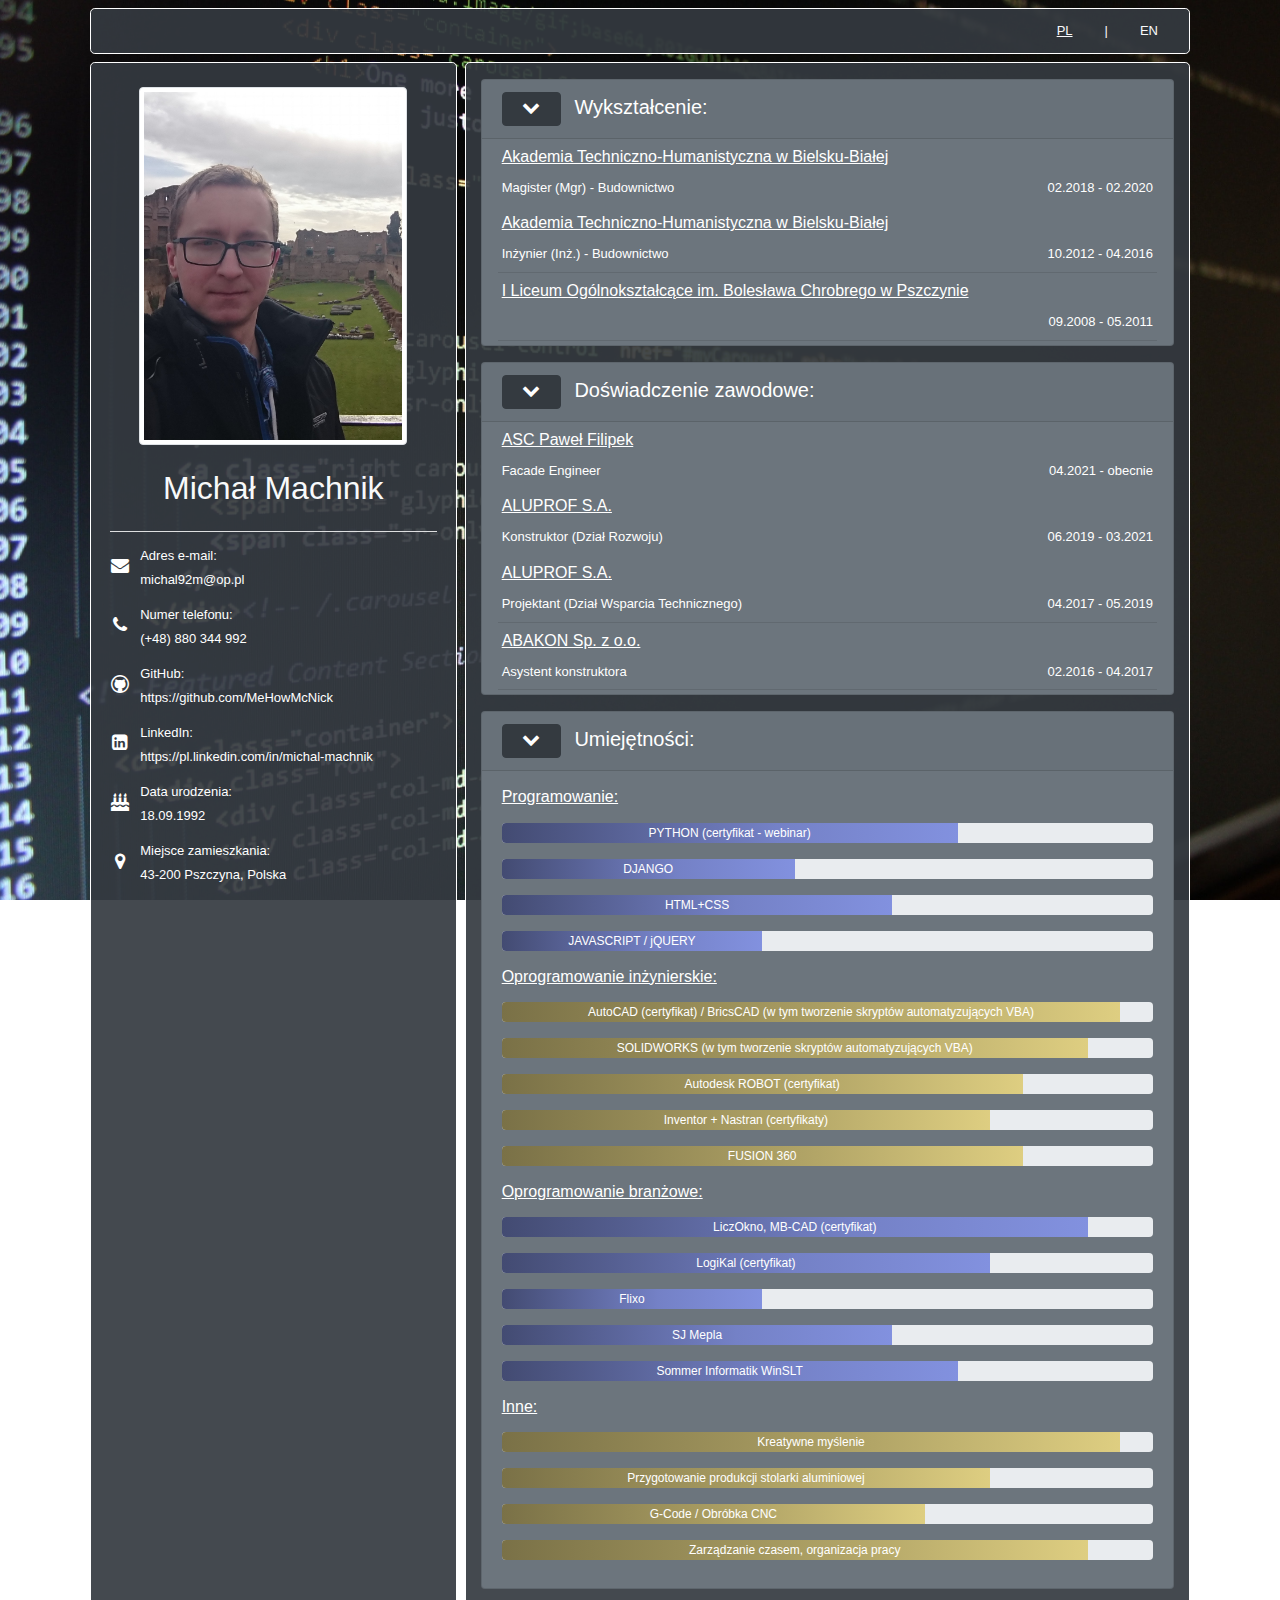
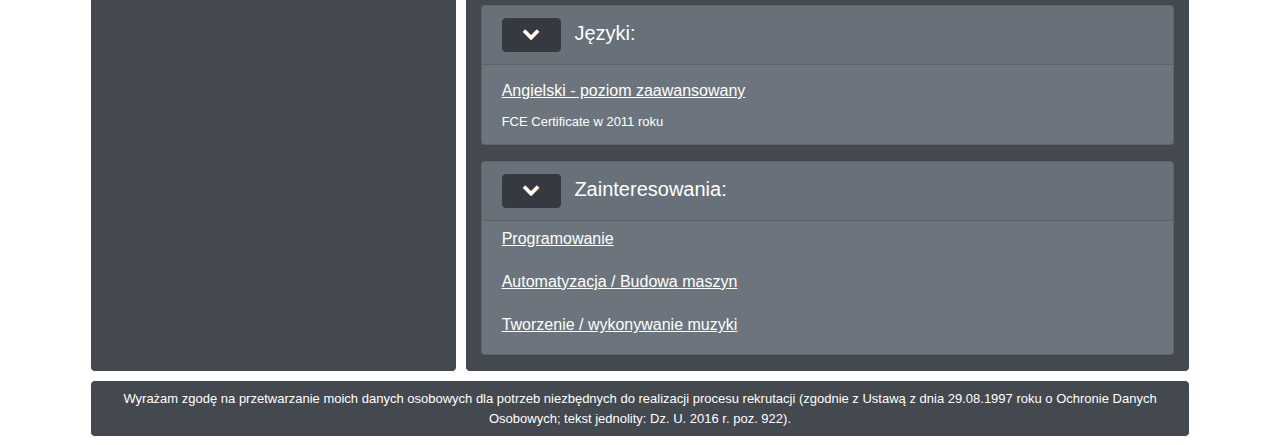
==== commit d89dc316: "2023.03.18 - update" ====
--- a/index.html
+++ b/index.html
@@ -48,7 +48,7 @@
         <div class="container-fluid">
             <div class="row">
                 <div class="col-md-4 bg-dark text-center rounded-lg">
-                    <img src="img/Photo.JPG" class="img-fluid img-thumbnail mt-4" style="width:80%; filter: grayscale(5%);" alt="Michał Machnik">
+                    <img src="img/Photo2.JPG" class="img-fluid img-thumbnail mt-4" style="width:80%; filter: grayscale(5%);" alt="Michał Machnik">
                     <h2 class="text-light my-4">Michał Machnik</h2>
                     <hr class="bg-light mx-1 my-0">
 
@@ -218,7 +218,9 @@
                                                 <div class="card card-body bg-dark text-white my-2 py-1">
                                                     <img src="img/E62.jpg" class="img-fluid img-thumbnail my-2" style="width: 450px; align-self: center;" alt="E62">
                                                     <img src="img/ESK_2.jpg" class="img-fluid img-thumbnail my-2" style="width: 450px; align-self: center;" alt="E62">
-                                                    <img src="img/ESK_1.jpg" class="img-fluid img-thumbnail my-2" style="width: 300px; align-self: center;" alt="E62">
+                                                    <img src="img/ESK_4.jpg" class="img-fluid img-thumbnail my-2" style="width: 450px; align-self: center;" alt="E62">
+                                                    <img src="img/ESK_5.jpg" class="img-fluid img-thumbnail my-2" style="width: 450px; align-self: center;" alt="E62">
+                                                    <img src="img/ESK_1.JPG" class="img-fluid img-thumbnail my-2" style="width: 300px; align-self: center;" alt="E62">
                                                     <img src="img/ESK_3.jpg" class="img-fluid img-thumbnail my-2" style="width: 300px; align-self: center;" alt="E62">
                                                 </div>
                                             </li>
@@ -423,6 +425,16 @@
                                 <div class="progress my-3" style="height: 20px;">
                                     <div class="progress-bar bg-mine2" role="progressbar" style="width: 90%;" aria-valuenow="45" aria-valuemin="0" aria-valuemax="100">SOLIDWORKS (w tym tworzenie skryptów automatyzujących VBA)</div>
                                 </div>
+                                <div class="collapse" id="skills">
+                                    <div class="card card-body bg-dark text-white py-2 ">
+                                        <a href="img/SOLIDWORKS_Certificate1.jpg" style="align-self: center;">
+                                            <img src="img/SOLIDWORKS_Certificate1.jpg" class="img-fluid img-thumbnail my-2" style="height: 250px" alt="Solidworks Drawings Certificate">
+                                        </a>
+                                        <a href="img/SOLIDWORKS_Certificate2.jpg" style="align-self: center;">
+                                            <img src="img/SOLIDWORKS_Certificate2.jpg" class="img-fluid img-thumbnail my-2" style="height: 250px" alt="Solidworks Advanced Parts Certificate">
+                                        </a>
+                                    </div>
+                                </div>
                                 <div class="progress my-3" style="height: 20px;">
                                     <div class="progress-bar bg-mine2" role="progressbar" style="width: 80%;" aria-valuenow="80" aria-valuemin="0" aria-valuemax="100">Autodesk ROBOT (certyfikat)</div>
                                 </div>
@@ -461,7 +473,14 @@
                                     </div>
                                 </div>
                                 <div class="progress my-3" style="height: 20px;">
-                                    <div class="progress-bar bg-mine1" role="progressbar" style="width: 75%;" aria-valuenow="75" aria-valuemin="0" aria-valuemax="100">LogiKal</div>
+                                    <div class="progress-bar bg-mine1" role="progressbar" style="width: 75%;" aria-valuenow="75" aria-valuemin="0" aria-valuemax="100">LogiKal (certyfikat)</div>
+                                </div>
+                                <div class="collapse" id="skills">
+                                    <div class="card card-body bg-dark text-white py-2 ">
+                                        <a href="img/Logikal_Certificate.jpg" style="align-self: center;">
+                                            <img src="img/Logikal_Certificate.jpg" class="img-fluid img-thumbnail my-2" style="width: 250px" alt="Logikal Certificate">
+                                        </a>
+                                    </div>
                                 </div>
                                 <div class="progress my-3" style="height: 20px;">
                                     <div class="progress-bar bg-mine1" role="progressbar" style="width: 40%;" aria-valuenow="40" aria-valuemin="0" aria-valuemax="100">Flixo</div>
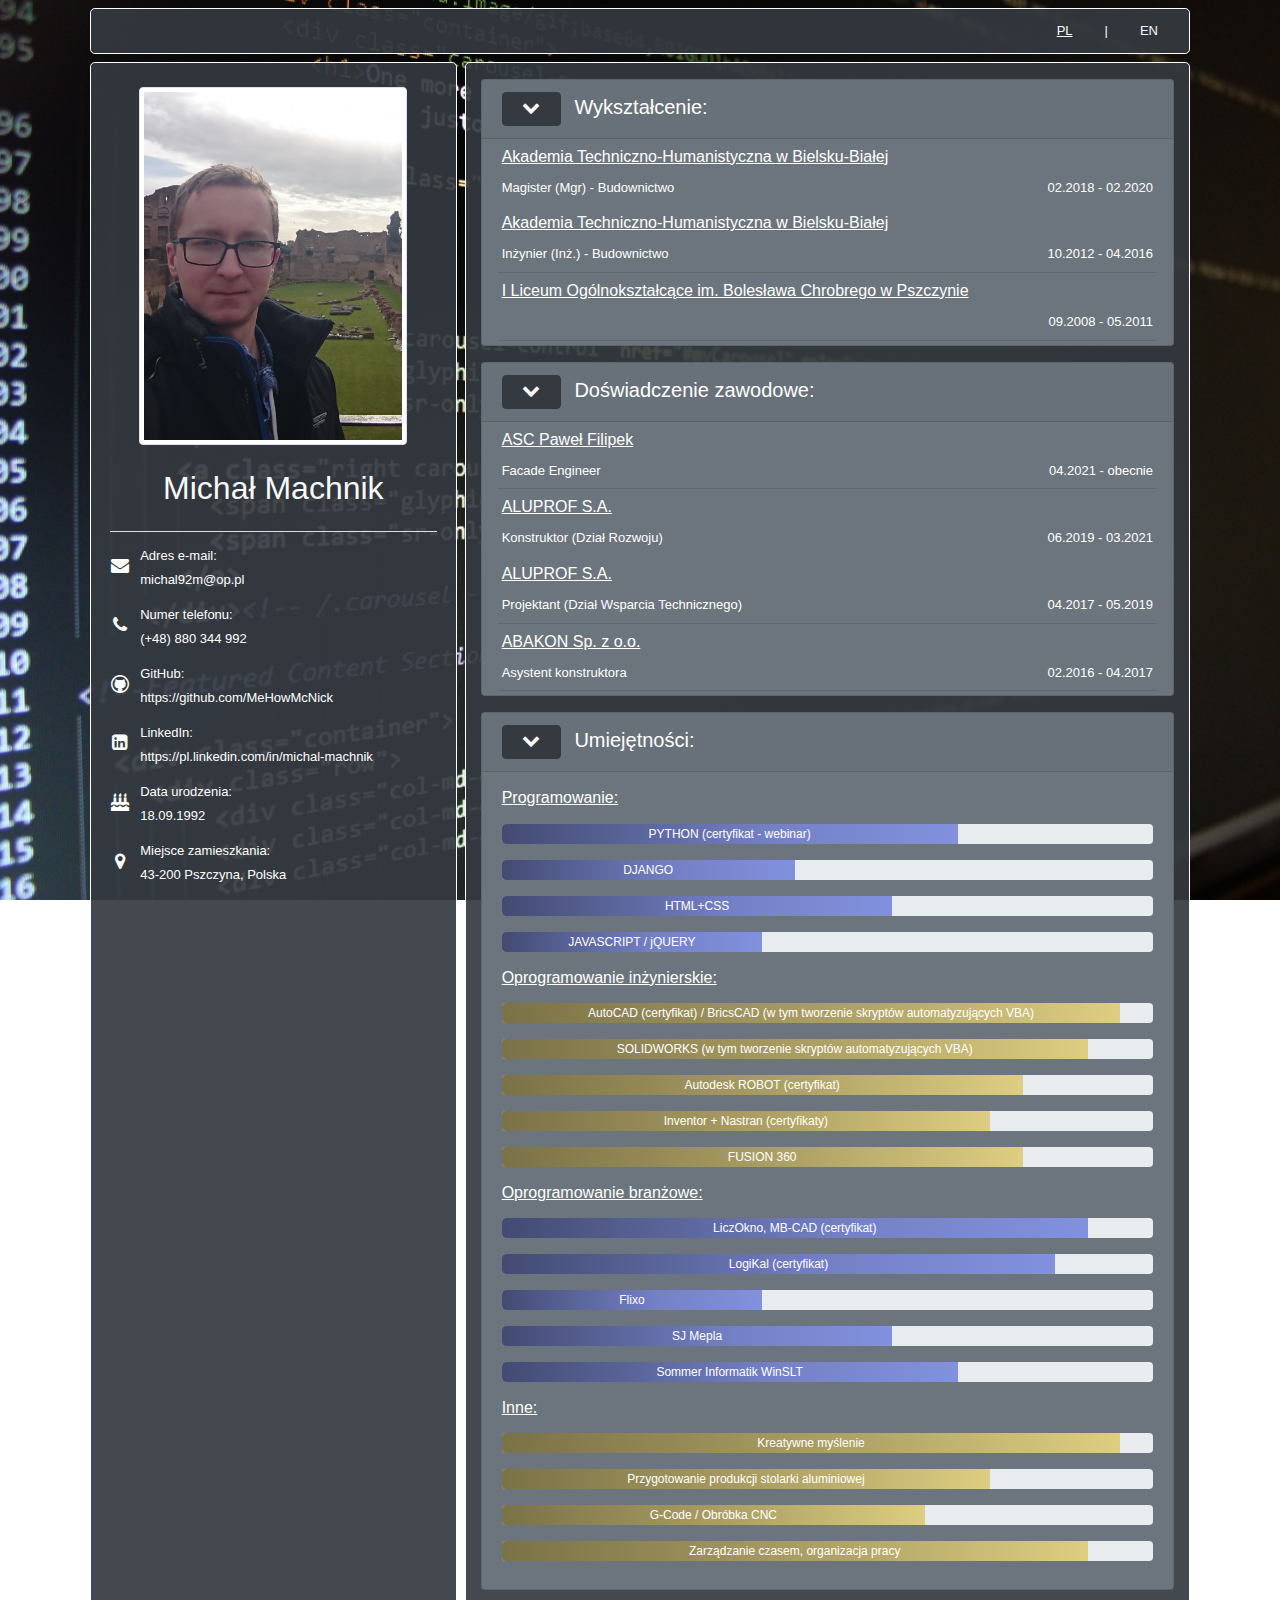
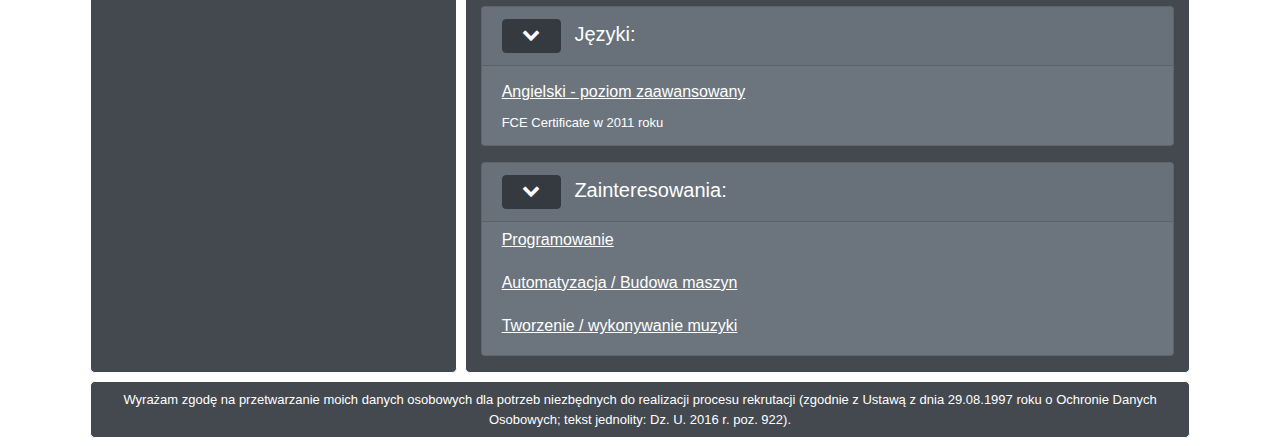
==== commit f8039b87: "2023.03.25 - Update" ====
--- a/index.html
+++ b/index.html
@@ -236,6 +236,16 @@
                                                 </div>
                                             </li>
                                             <li>
+                                                projekt budynku Portalen w Sztokholmie:
+                                                <ul>
+                                                    <li>przygotowanie rysunków koncepcyjnych i detali oraz dokumentacji warsztotwej drzwi wejściowych do budynku,</li>
+                                                    <li>przygotowanie raportów dotyczących śladu węglowego oraz ryzyka korozyjności na obiekcie.</li>
+                                                </ul>
+                                                <div class="card card-body bg-dark text-white my-2 py-1">
+                                                    <img src="img/PRT.jpg" class="img-fluid img-thumbnail my-2" style="width: 450px; align-self: center;" alt="Portalen">
+                                                </div>
+                                            </li>
+                                            <li>
                                                 program naprawczy klap dymowych na obiekcie Orgeln 7 w Sztokholmie:
                                                 <ul>
                                                     <li>ustalenia z Klientem oraz firmą odpowiedzialną za instalacje elektryczne,</li>
@@ -249,6 +259,7 @@
                             <p class="card-text text-white pt-1 mb-0 float-left">Facade Engineer</p>
                             <p class="card-text text-white pt-1 float-right">04.2021 - obecnie</p>
                         </div>
+                        <hr class="mx-3 my-0">
 
                         <!-- ALUPROF -->
                         
@@ -473,7 +484,7 @@
                                     </div>
                                 </div>
                                 <div class="progress my-3" style="height: 20px;">
-                                    <div class="progress-bar bg-mine1" role="progressbar" style="width: 75%;" aria-valuenow="75" aria-valuemin="0" aria-valuemax="100">LogiKal (certyfikat)</div>
+                                    <div class="progress-bar bg-mine1" role="progressbar" style="width: 85%;" aria-valuenow="75" aria-valuemin="0" aria-valuemax="100">LogiKal (certyfikat)</div>
                                 </div>
                                 <div class="collapse" id="skills">
                                     <div class="card card-body bg-dark text-white py-2 ">
@@ -549,12 +560,20 @@
                                         Zainteresowanie programowaniem i automatyzacją narodziło się u mnie już w szkole gimnazjalnej dzięki grom komputerowym dedykowanym do nauki programowania. <br/>
                                         <div style="text-indent: 0.5cm;">
                                             W pracy wykorzystuje nabyte umiejętności do automatyzacji pracy w stosowanym oprogramowaniu, np. skrypty w VBA do Excela/AutoCAD/Solidworksa czy iLogic (wewnętrzny język programu Inventor).
+                                            Skrypty stworzone w VBA wykorzystuję m.in. do usprawnienia procesów rysowania blach oraz membran EPDM w AutoCAD, automatyzacji wydawania plików blach, konstrukcji spawanych oraz spersonalizowanych list materiałowych w SOLIDWORKS, a także do wyprowadzania danych z całych zestawów plików dokumentacji warsztatowej w formacie DWG do Excela.
+                                        </div>
+                                        <div class="card card-body bg-dark text-white py-2">
+                                            <img src="img/VBA_Script.jpg" class="img-fluid img-thumbnail my-2" style="width: 450px; align-self: center;" alt="VBA Script">
                                         </div>
                                         <div style="text-indent: 0.5cm;">
                                             Od kilku lat szkolę się we własnym zakresie korzystając z książek oraz tutoriali, uczestnicząc w webinarach, a także tworząc własne projekty. Niniejsze interaktywne CV również stworzyłem we własnym zakresie.<br/>
                                         </div>
                                         <div style="text-indent: 0.5cm;">
                                             Moim ulubionym językiem programowania jest Python, gdyż daje bardzo szeroki zakres możliwości jeżeli chodzi o tworzony software (od tworzenia rozbudowanych aplikacji webowych, poprzez skrypty automatyzujące obowiązki, aplikacje okienkowe i wiele innych).
+                                            W Pythonie stworzyłem m. in. kilka kalkulatorów do obliczeń statycznych rygli wzmacnianych dla firmy ALUPROF. Rezultaty otrzymywane przez kalkulatory były oparte na badaniach laboratoryjnych.
+                                        </div>
+                                        <div class="card card-body bg-dark text-white py-2">
+                                            <img src="img/ALUPROF_Calculator.jpg" class="img-fluid img-thumbnail my-2" style="width: 450px; align-self: center;" alt="ALUPROF Calculator">
                                         </div>
                                     </div>
                                 </div>
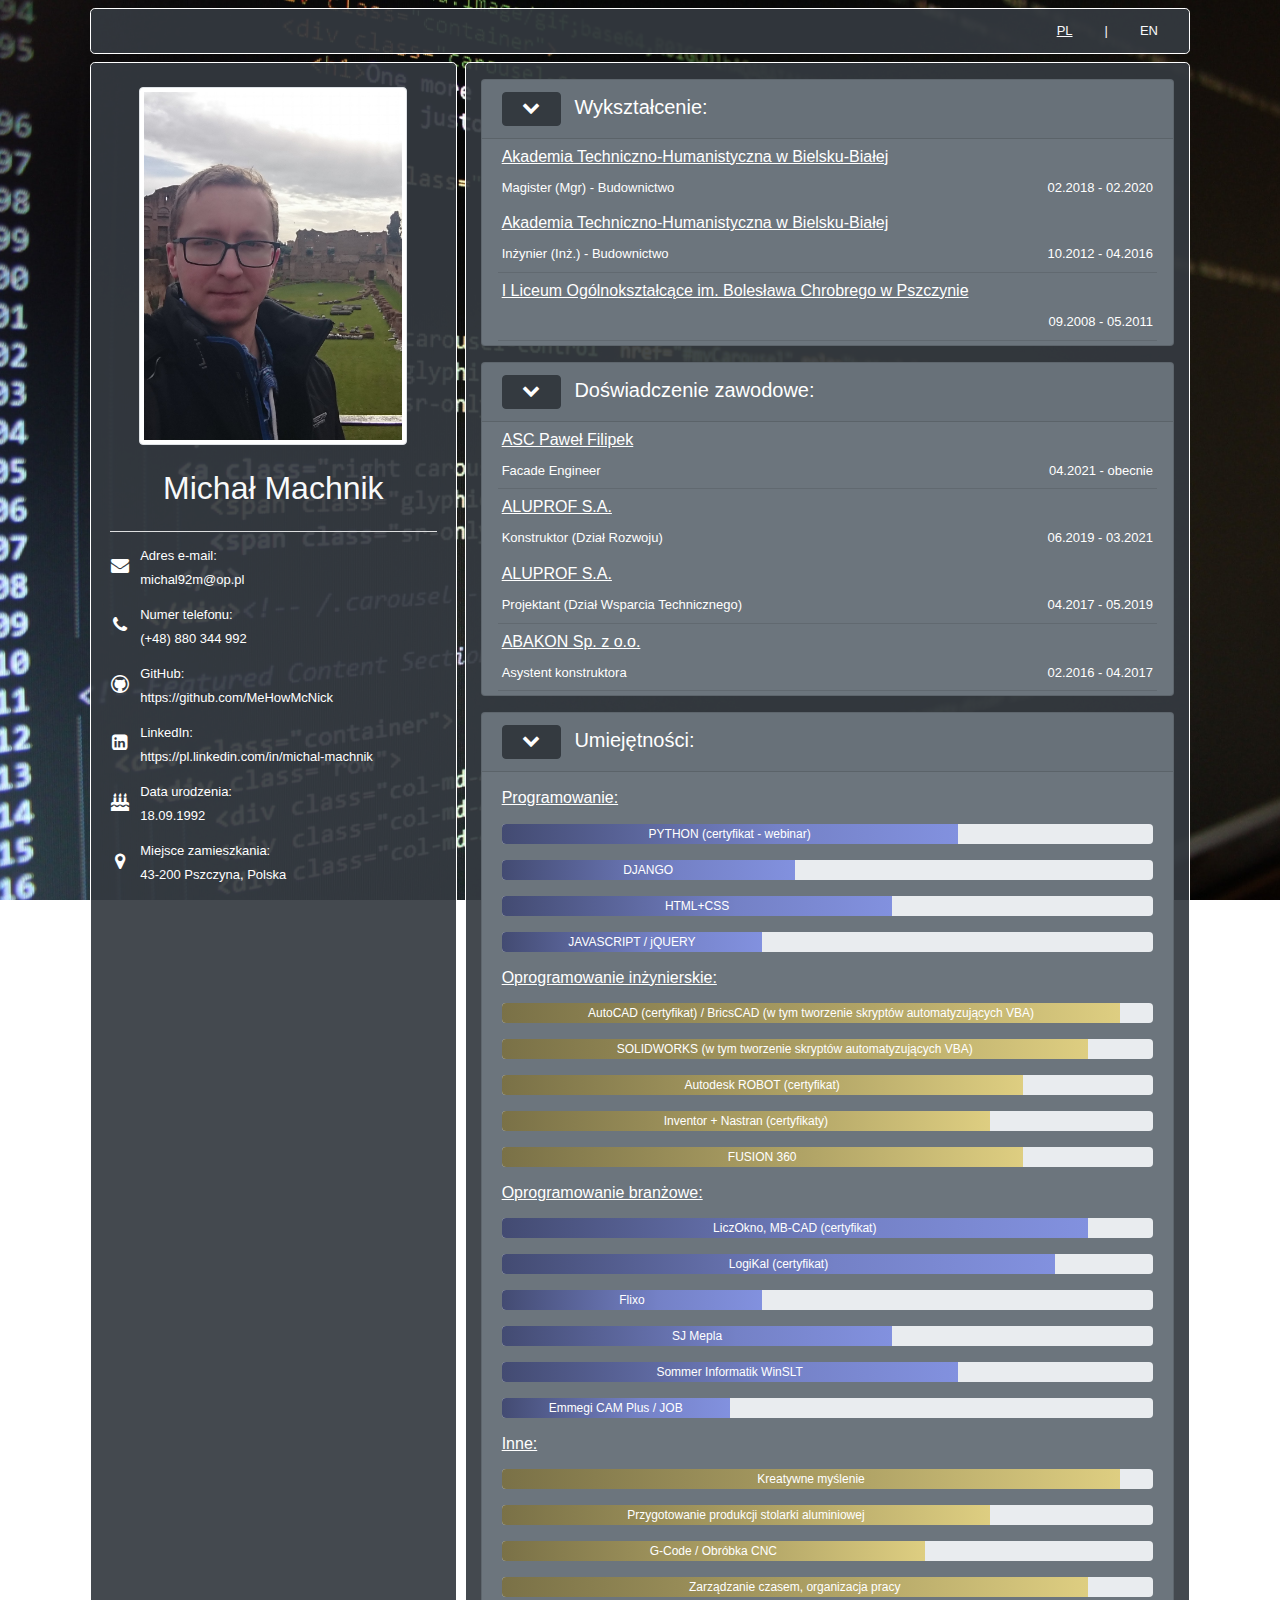
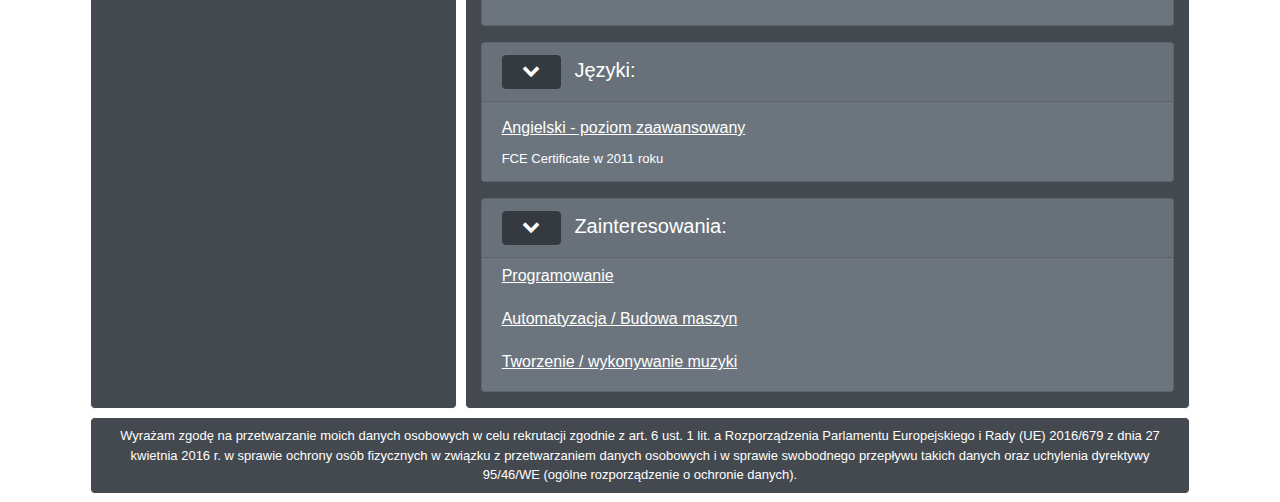
==== commit 380b53f2: "2023-05-16 - Update" ====
--- a/index.html
+++ b/index.html
@@ -252,6 +252,17 @@
                                                     <li>programowanie nieprawidłowo ustawionych okuć automatycznych,</li>
                                                     <li>zamówienia wadliwych akcesoriów okuć.</li>
                                                 </ul>
+                                            </li> <br/>
+                                            <li>
+                                                projekt świetlika piramidalnego w Nitrze (Słowacja):
+                                                <ul>
+                                                    <li>przygotowanie detali / dokumentacji wykonawczej,</li>
+                                                    <li>przygotowanie dokumentacji warsztatowej i montażowej wraz z zestawieniem materiału,</li>
+                                                    <li>indywidualnie zaprojektowane rozwiązanie zwornika spawanego.</li>
+                                                </ul>
+                                                <div class="card card-body bg-dark text-white my-2 py-1">
+                                                    <img src="img/NITRA.jpg" class="img-fluid img-thumbnail my-2" style="width: 450px; align-self: center;" alt="Nitra">
+                                                </div>
                                             </li>
                                         </ul>
                                     </div>
@@ -502,6 +513,9 @@
                                 <div class="progress my-3" style="height: 20px;">
                                     <div class="progress-bar bg-mine1" role="progressbar" style="width: 70%;" aria-valuenow="70" aria-valuemin="0" aria-valuemax="100">Sommer Informatik WinSLT</div>
                                 </div>
+                                <div class="progress my-3" style="height: 20px;">
+                                    <div class="progress-bar bg-mine1" role="progressbar" style="width: 35%;" aria-valuenow="35" aria-valuemin="0" aria-valuemax="100">Emmegi CAM Plus / JOB</div>
+                                </div>
                             <h6 class="card-title text-white my-2">Inne:</h6>
                                 <div class="progress my-3" style="height: 20px;">
                                     <div class="progress-bar bg-mine2" role="progressbar" style="width: 95%;" aria-valuenow="95" aria-valuemin="0" aria-valuemax="100">Kreatywne myślenie</div>
@@ -621,7 +635,7 @@
         <div class="container-fluid">
             <div class="row">
                 <div class="col-12 bg-dark rounded-lg py-1 my-2">
-                    <p class="card-text text-white py-1 justify-content-center" style="text-align: center;">Wyrażam zgodę na przetwarzanie moich danych osobowych dla potrzeb niezbędnych do realizacji procesu rekrutacji (zgodnie z Ustawą z dnia 29.08.1997 roku o Ochronie Danych Osobowych; tekst jednolity: Dz. U. 2016 r. poz. 922). </p>
+                    <p class="card-text text-white py-1 justify-content-center" style="text-align: center;">Wyrażam zgodę na przetwarzanie moich danych osobowych w celu rekrutacji zgodnie z art. 6 ust. 1 lit. a Rozporządzenia Parlamentu Europejskiego i Rady (UE) 2016/679 z dnia 27 kwietnia 2016 r. w sprawie ochrony osób fizycznych w związku z przetwarzaniem danych osobowych i w sprawie swobodnego przepływu takich danych oraz uchylenia dyrektywy 95/46/WE (ogólne rozporządzenie o ochronie danych).</p>
                 </div>
             </div>
         </div>
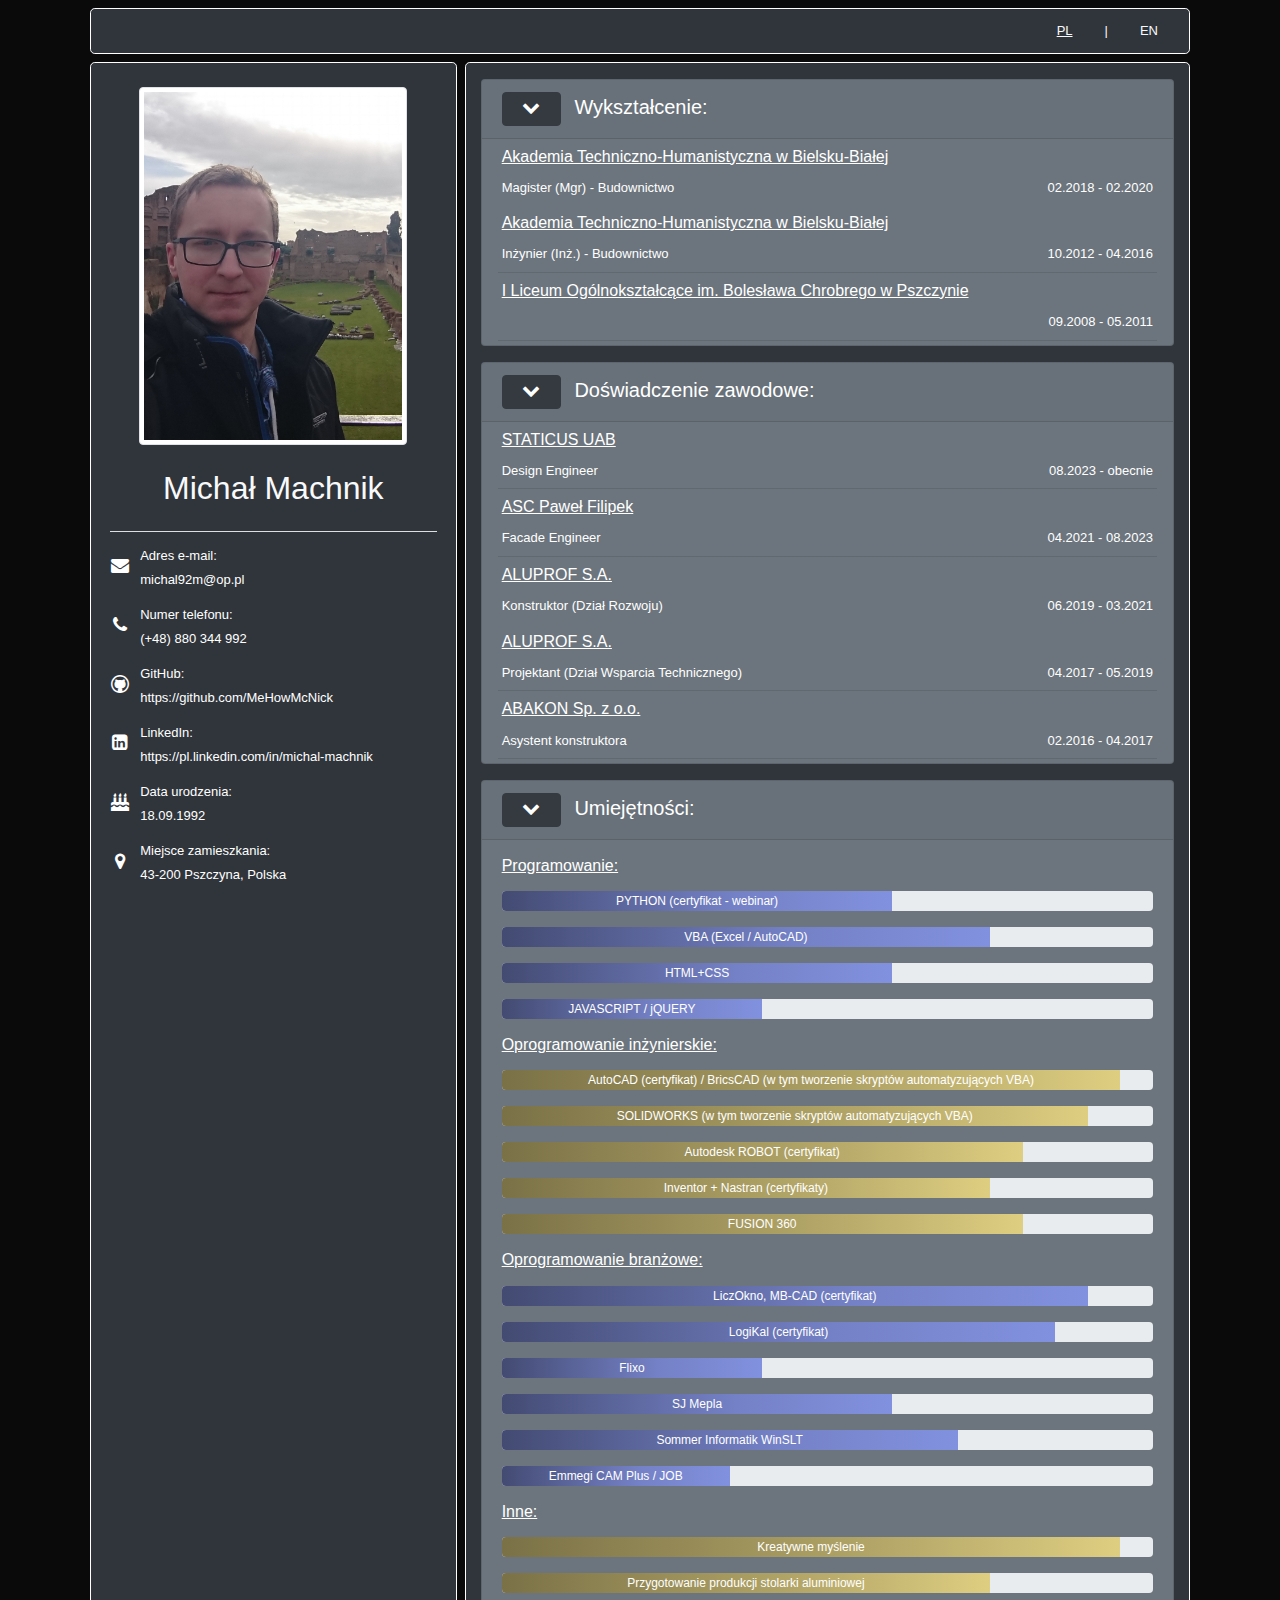
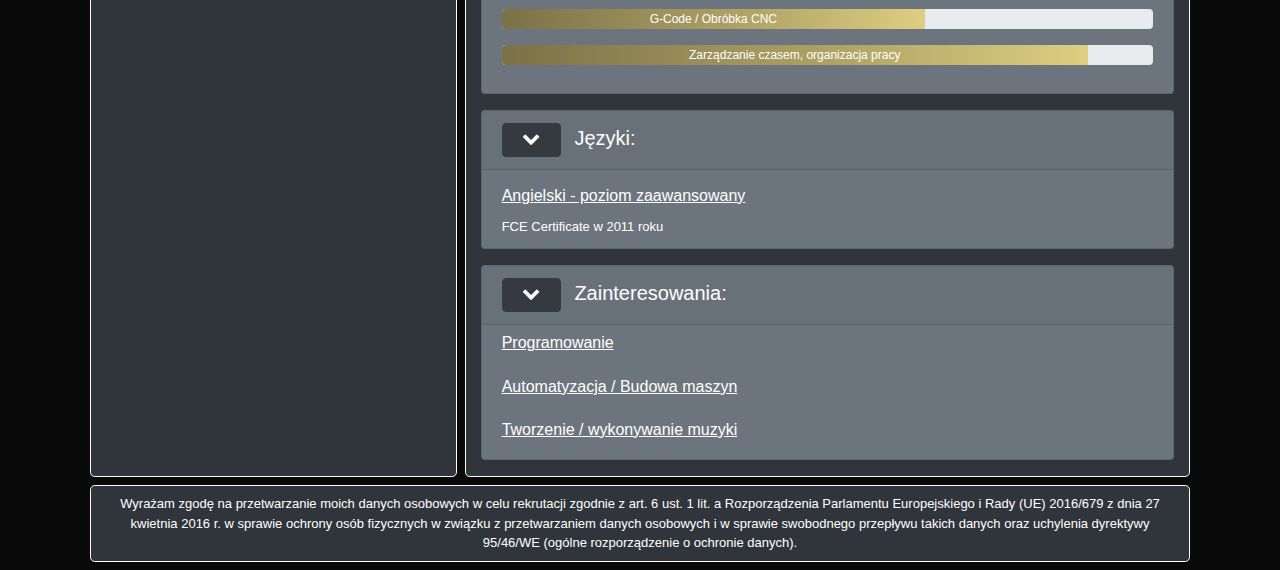
==== commit 43249280: "2024.02.19 - update" ====
--- a/index.html
+++ b/index.html
@@ -191,6 +191,40 @@
                             Doświadczenie zawodowe:
                         </h5>
 
+                        <!-- STATICUS UAB -->
+                        
+                        <div class="card-body py-2">
+                            <h6 class="card-title text-white mb-2">STATICUS UAB</h6>
+                                <div class="collapse" id="experience">
+                                    <div class="card card-body bg-dark text-white py-2">
+                                        Zakres obowiązków: <br/>
+                                        <ul>
+                                            <li>przygotowywanie dokumentacji wykonawczej i warsztatowej dla projektów na rynek brytyjski,</li>
+                                            <li>ustalenia pomiędzy Architektem, Inwestorem,</li>
+                                            <li>przygotowywanie raportów technicznych,</li>
+                                            <li>skrypty automatyzujące dla programów Excel i AutoCAD.</li>
+                                        </ul>
+                                        Wybrane, zrealizowane projekty: <br/>
+                                        <ul>
+                                            <li>
+                                                projekt fasad budynku International Way w Londynie:
+                                                <ul>
+                                                    <li>przygotowanie detali projektu wykonawczego fasad w systemie segmentowym,</li>
+                                                    <li>projekty paneli z betonu GFRC z indywidualnym patternem z cegły licówki,</li>
+                                                    <li>przygotowanie detali projektu wykonawczego drzwi na obiekcie.</li>
+                                                </ul>
+                                                <div class="card card-body bg-dark text-white my-2 py-1">
+                                                    <img src="img/IWA.jpg" class="img-fluid img-thumbnail my-2" style="width: 450px; align-self: center;" alt="IWA">
+                                                </div>
+                                            </li>
+                                        </ul>
+                                    </div>
+                                </div>
+                            <p class="card-text text-white pt-1 mb-0 float-left">Design Engineer</p>
+                            <p class="card-text text-white pt-1 float-right">08.2023 - obecnie</p>
+                        </div>
+                        <hr class="mx-3 my-0">
+
                         <!-- ASC PAWEL FILIPEK -->
                         
                         <div class="card-body py-2">
@@ -268,7 +302,7 @@
                                     </div>
                                 </div>
                             <p class="card-text text-white pt-1 mb-0 float-left">Facade Engineer</p>
-                            <p class="card-text text-white pt-1 float-right">04.2021 - obecnie</p>
+                            <p class="card-text text-white pt-1 float-right">04.2021 - 08.2023</p>
                         </div>
                         <hr class="mx-3 my-0">
 
@@ -401,7 +435,7 @@
                         <div class="card-body py-2">
                             <h6 class="card-title text-white my-2">Programowanie:</h6>
                                 <div class="progress my-3" style="height: 20px;">
-                                    <div class="progress-bar bg-mine1" role="progressbar" style="width: 70%;" aria-valuenow="70" aria-valuemin="0" aria-valuemax="100">PYTHON (certyfikat - webinar)</div>
+                                    <div class="progress-bar bg-mine1" role="progressbar" style="width: 60%;" aria-valuenow="60" aria-valuemin="0" aria-valuemax="100">PYTHON (certyfikat - webinar)</div>
                                 </div>
                                 <div class="collapse" id="skills">
                                     <div class="card card-body bg-dark text-white py-2 ">
@@ -411,8 +445,13 @@
                                     </div>
                                 </div>
                                 <div class="progress my-3" style="height: 20px;">
+                                    <div class="progress-bar bg-mine1" role="progressbar" style="width: 75%;" aria-valuenow="75" aria-valuemin="0" aria-valuemax="100">VBA (Excel / AutoCAD)</div>
+                                </div>
+                                <!--
+                                <div class="progress my-3" style="height: 20px;">
                                     <div class="progress-bar bg-mine1" role="progressbar" style="width: 45%;" aria-valuenow="45" aria-valuemin="0" aria-valuemax="100">DJANGO</div>
                                 </div>
+                                -->
                                 <div class="progress my-3" style="height: 20px;">
                                     <div class="progress-bar bg-mine1" role="progressbar" style="width: 60%;" aria-valuenow="60" aria-valuemin="0" aria-valuemax="100">HTML+CSS</div>
                                 </div>
@@ -589,6 +628,14 @@
                                         <div class="card card-body bg-dark text-white py-2">
                                             <img src="img/ALUPROF_Calculator.jpg" class="img-fluid img-thumbnail my-2" style="width: 450px; align-self: center;" alt="ALUPROF Calculator">
                                         </div>
+                                        <div style="text-indent: 0.5cm;">
+                                            Jeden z najbardziej rozbudowanych projektów jakie przygotowałem to zestaw skryptów w języku VBA, które automatyzują zestawianie materiałów w projektach warsztatowych w programie Excel.
+                                            Program ten posiada m.in. wbudowane algorytmy do optymalizacji cięcia 1d oraz 2d, co znacząco przyspiesza proces przygotowywania zamówień materiałów, list wysyłkowych i wydań magazynowych.
+                                        </div>
+                                        <div class="card card-body bg-dark text-white py-2">
+                                            <img src="img/BOMM_1.jpg" class="img-fluid img-thumbnail my-2" style="width: 450px; align-self: center;" alt="BOMM">
+                                            <img src="img/BOMM_2.jpg" class="img-fluid img-thumbnail my-2" style="width: 450px; align-self: center;" alt="BOMM">
+                                        </div>
                                     </div>
                                 </div>
                         </div> 
--- a/css/main.css
+++ b/css/main.css
@@ -1,5 +1,6 @@
 body {
-    background-image: url("../img/background3.jpg");
+    /* background-image: url("../img/background3.jpg"); */
+    background-color:rgb(10, 10, 10); 
     background-attachment: fixed;
     background-size: cover;
     background-position: center;
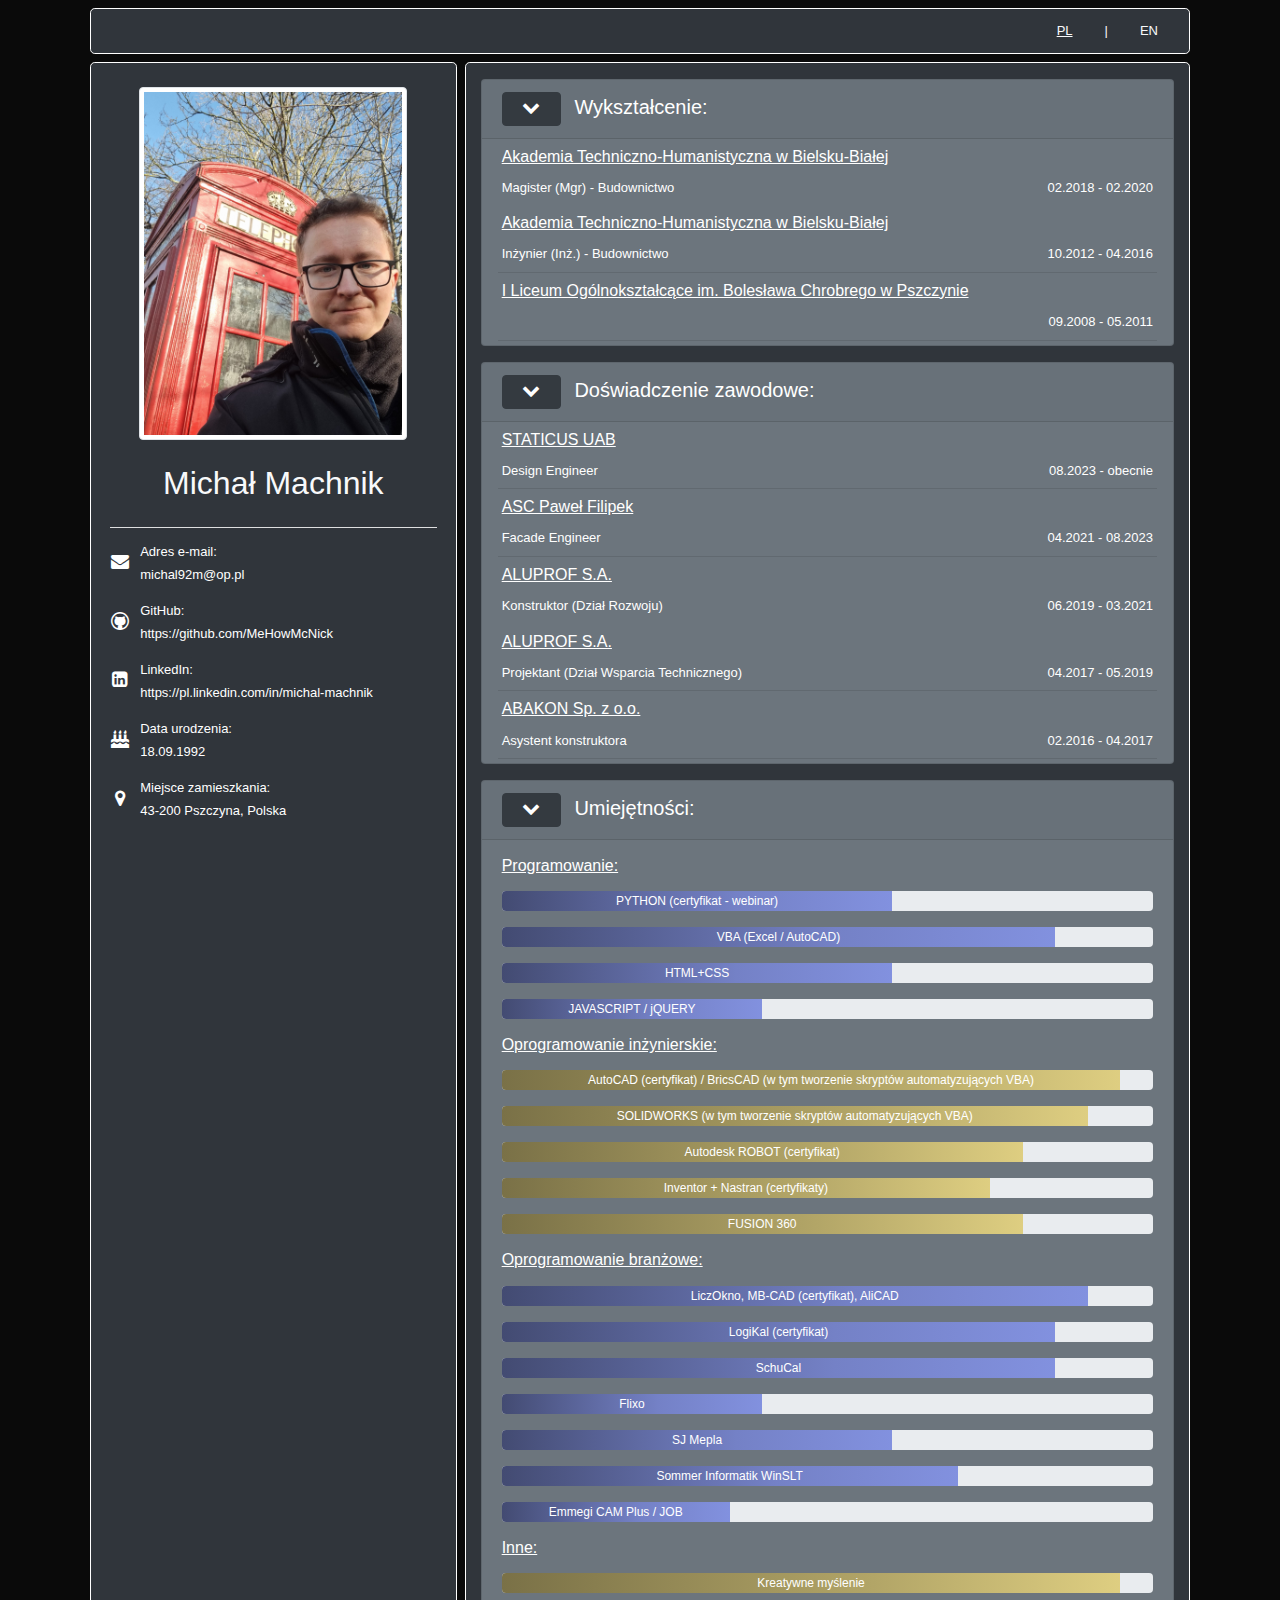
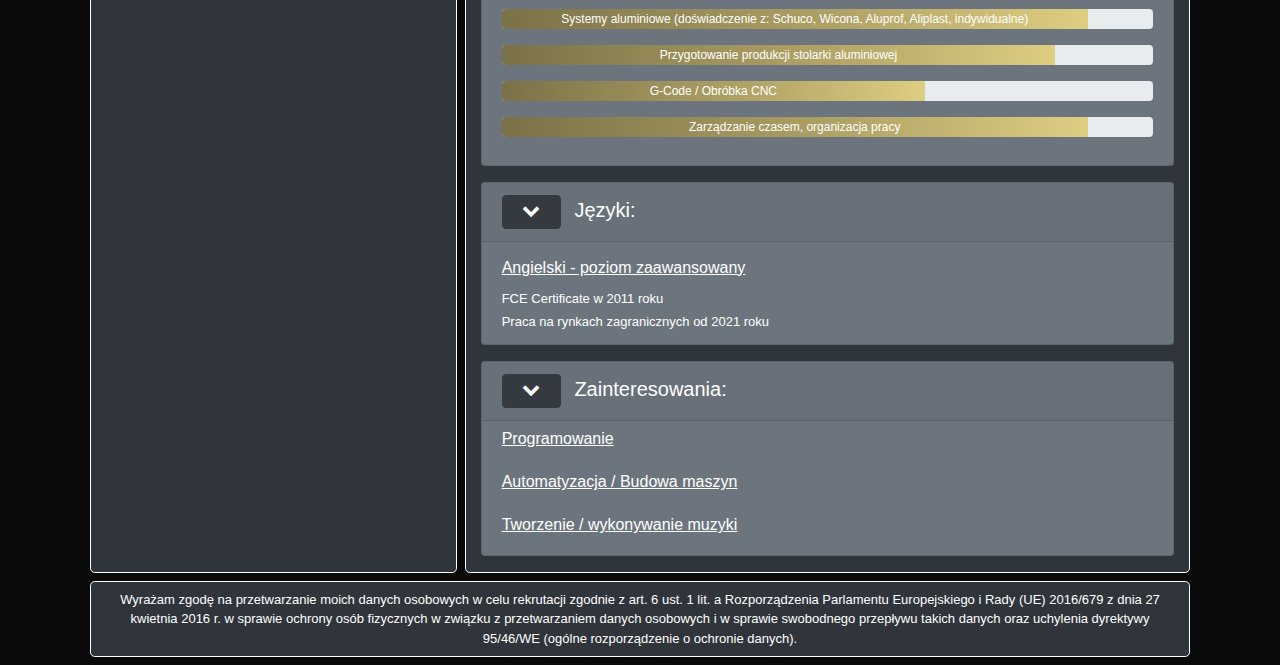
==== commit e991b0d2: "2025.03.18 - update" ====
--- a/index.html
+++ b/index.html
@@ -48,7 +48,7 @@
         <div class="container-fluid">
             <div class="row">
                 <div class="col-md-4 bg-dark text-center rounded-lg">
-                    <img src="img/Photo2.JPG" class="img-fluid img-thumbnail mt-4" style="width:80%; filter: grayscale(5%);" alt="Michał Machnik">
+                    <img src="img/Photo3.jpg" class="img-fluid img-thumbnail mt-4" style="width:80%; filter: grayscale(5%);" alt="Michał Machnik">
                     <h2 class="text-light my-4">Michał Machnik</h2>
                     <hr class="bg-light mx-1 my-0">
 
@@ -65,7 +65,7 @@
                     </table>
 
                     <!-- PHONE -->
-
+                    <!--
                     <table class="text-white">
                         <tr>
                             <td rowspan="2" class="icon"><i class="icon-phone"></i></td>
@@ -75,6 +75,7 @@
                             <td class="text">(+48) 880 344 992</td>
                         </tr>
                     </table>
+                    -->
 
                     <!-- GITHUB -->
 
@@ -214,8 +215,24 @@
                                                     <li>przygotowanie detali projektu wykonawczego drzwi na obiekcie.</li>
                                                 </ul>
                                                 <div class="card card-body bg-dark text-white my-2 py-1">
-                                                    <img src="img/IWA.jpg" class="img-fluid img-thumbnail my-2" style="width: 450px; align-self: center;" alt="IWA">
+                                                    <img src="img/IWA.jpg" class="img-fluid img-thumbnail my-2" style="width: 450px; align-self: center;" alt="International Way, Stratford">
+                                                    <img src="img/IWA_1.jpg" class="img-fluid img-thumbnail my-2" style="width: 450px; align-self: center;" alt="International Way, Stratford">
+                                                    <img src="img/IWA_2.jpg" class="img-fluid img-thumbnail my-2" style="width: 300px; align-self: center;" alt="International Way, Stratford">
+                                                    <img src="img/IWA_3.jpg" class="img-fluid img-thumbnail my-2" style="width: 300px; align-self: center;" alt="International Way, Stratford">
+                                                    <img src="img/IWA_4.jpg" class="img-fluid img-thumbnail my-2" style="width: 300px; align-self: center;" alt="International Way, Stratford">
+                                                    <img src="img/IWA_5.jpg" class="img-fluid img-thumbnail my-2" style="width: 300px; align-self: center;" alt="International Way, Stratford">
                                                 </div>
+                                            </li>
+
+                                            <li>
+                                                projekt fasad i drzwi budynku One Exchange Square w Londynie:
+                                                <ul>
+                                                    <li>przygotowanie detali projektu wykonawczego fasad w systemie segmentowym,</li>
+                                                    <li>projekty automatycznych drzwi podnoszono-przesuwnych (Schuco ASE80 TipTronic) oraz rozwieranych (Schuco AD UP 75 + GEZE Powerturn),</li>
+                                                    <li>kilkutygodniowa wizytacja na obieckie w celu wsparcia ekipy montażowej.</li>
+                                                </ul>
+                                                <div class="card card-body bg-dark text-white my-2 py-1">
+                                                    <img src="img/1ES.jpg" class="img-fluid img-thumbnail my-2" style="width: 450px; align-self: center;" alt="One Exchange Square"></div>
                                             </li>
                                         </ul>
                                     </div>
@@ -445,7 +462,7 @@
                                     </div>
                                 </div>
                                 <div class="progress my-3" style="height: 20px;">
-                                    <div class="progress-bar bg-mine1" role="progressbar" style="width: 75%;" aria-valuenow="75" aria-valuemin="0" aria-valuemax="100">VBA (Excel / AutoCAD)</div>
+                                    <div class="progress-bar bg-mine1" role="progressbar" style="width: 85%;" aria-valuenow="85" aria-valuemin="0" aria-valuemax="100">VBA (Excel / AutoCAD)</div>
                                 </div>
                                 <!--
                                 <div class="progress my-3" style="height: 20px;">
@@ -524,7 +541,7 @@
                                 </div>
                             <h6 class="card-title text-white my-2">Oprogramowanie branżowe:</h6>
                                 <div class="progress my-3" style="height: 20px;">
-                                    <div class="progress-bar bg-mine1" role="progressbar" style="width: 90%;" aria-valuenow="90" aria-valuemin="0" aria-valuemax="100">LiczOkno, MB-CAD (certyfikat)</div>
+                                    <div class="progress-bar bg-mine1" role="progressbar" style="width: 90%;" aria-valuenow="90" aria-valuemin="0" aria-valuemax="100">LiczOkno, MB-CAD (certyfikat), AliCAD</div>
                                 </div>
                                 <div class="collapse" id="skills">
                                     <div class="card card-body bg-dark text-white py-2 ">
@@ -544,6 +561,9 @@
                                     </div>
                                 </div>
                                 <div class="progress my-3" style="height: 20px;">
+                                    <div class="progress-bar bg-mine1" role="progressbar" style="width: 85%;" aria-valuenow="75" aria-valuemin="0" aria-valuemax="100">SchuCal</div>
+                                </div>
+                                <div class="progress my-3" style="height: 20px;">
                                     <div class="progress-bar bg-mine1" role="progressbar" style="width: 40%;" aria-valuenow="40" aria-valuemin="0" aria-valuemax="100">Flixo</div>
                                 </div>
                                 <div class="progress my-3" style="height: 20px;">
@@ -560,7 +580,10 @@
                                     <div class="progress-bar bg-mine2" role="progressbar" style="width: 95%;" aria-valuenow="95" aria-valuemin="0" aria-valuemax="100">Kreatywne myślenie</div>
                                 </div>
                                 <div class="progress my-3" style="height: 20px;">
-                                    <div class="progress-bar bg-mine2" role="progressbar" style="width: 75%;" aria-valuenow="95" aria-valuemin="0" aria-valuemax="100">Przygotowanie produkcji stolarki aluminiowej</div>
+                                    <div class="progress-bar bg-mine2" role="progressbar" style="width: 90%;" aria-valuenow="90" aria-valuemin="0" aria-valuemax="100">Systemy aluminiowe (doświadczenie z: Schuco, Wicona, Aluprof, Aliplast, indywidualne)</div>
+                                </div>
+                                <div class="progress my-3" style="height: 20px;">
+                                    <div class="progress-bar bg-mine2" role="progressbar" style="width: 85%;" aria-valuenow="95" aria-valuemin="0" aria-valuemax="100">Przygotowanie produkcji stolarki aluminiowej</div>
                                 </div>
                                 <div class="progress my-3" style="height: 20px;">
                                     <div class="progress-bar bg-mine2" role="progressbar" style="width: 65%;" aria-valuenow="95" aria-valuemin="0" aria-valuemax="100">G-Code / Obróbka CNC</div>
@@ -591,7 +614,8 @@
                                             <img src="img/FCE_Certificate.jpg" class="img-fluid img-thumbnail my-2" style="width: 250px" alt="FCE Certificate">
                                         </a>
                                     </div>
-                                </div>                                
+                                </div>  
+                                <p class="card-text text-white pt-1 mb-0">Praca na rynkach zagranicznych od 2021 roku</p>                              
                         </div>
 
                     </div>
